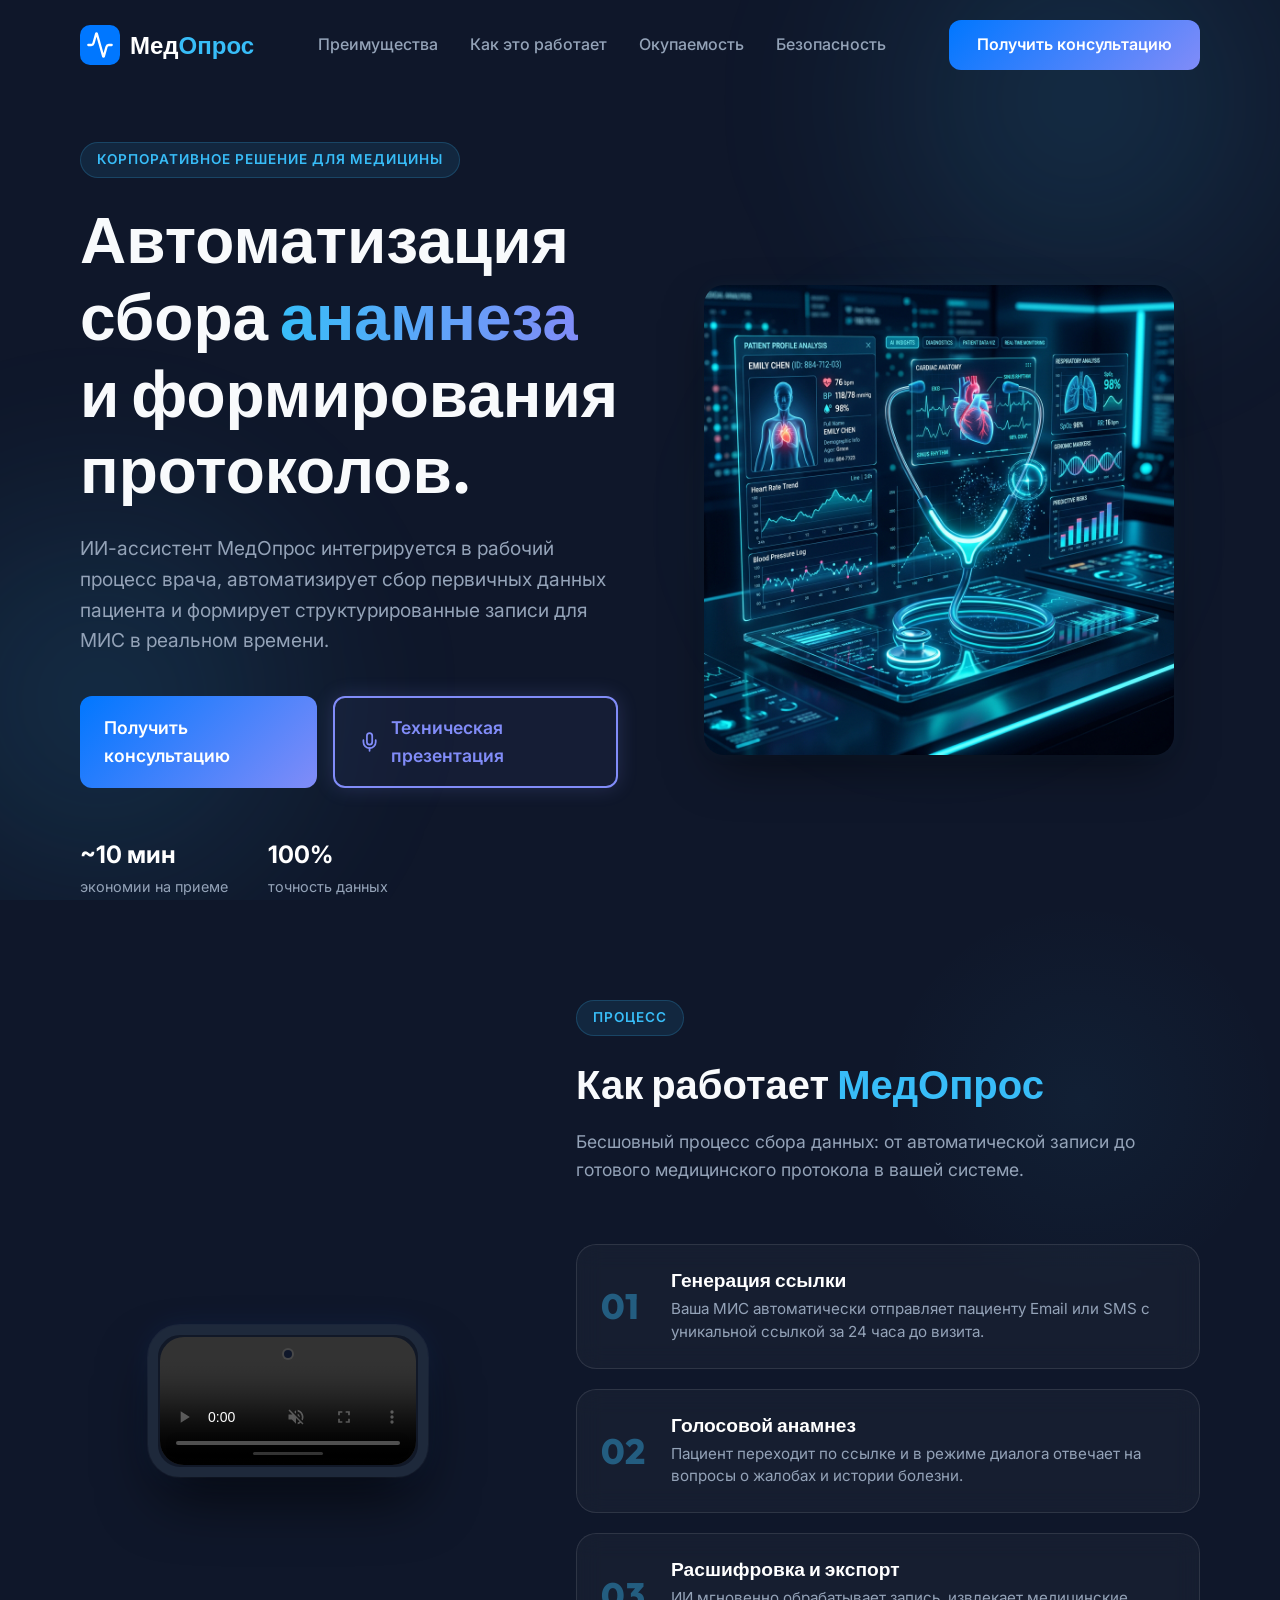
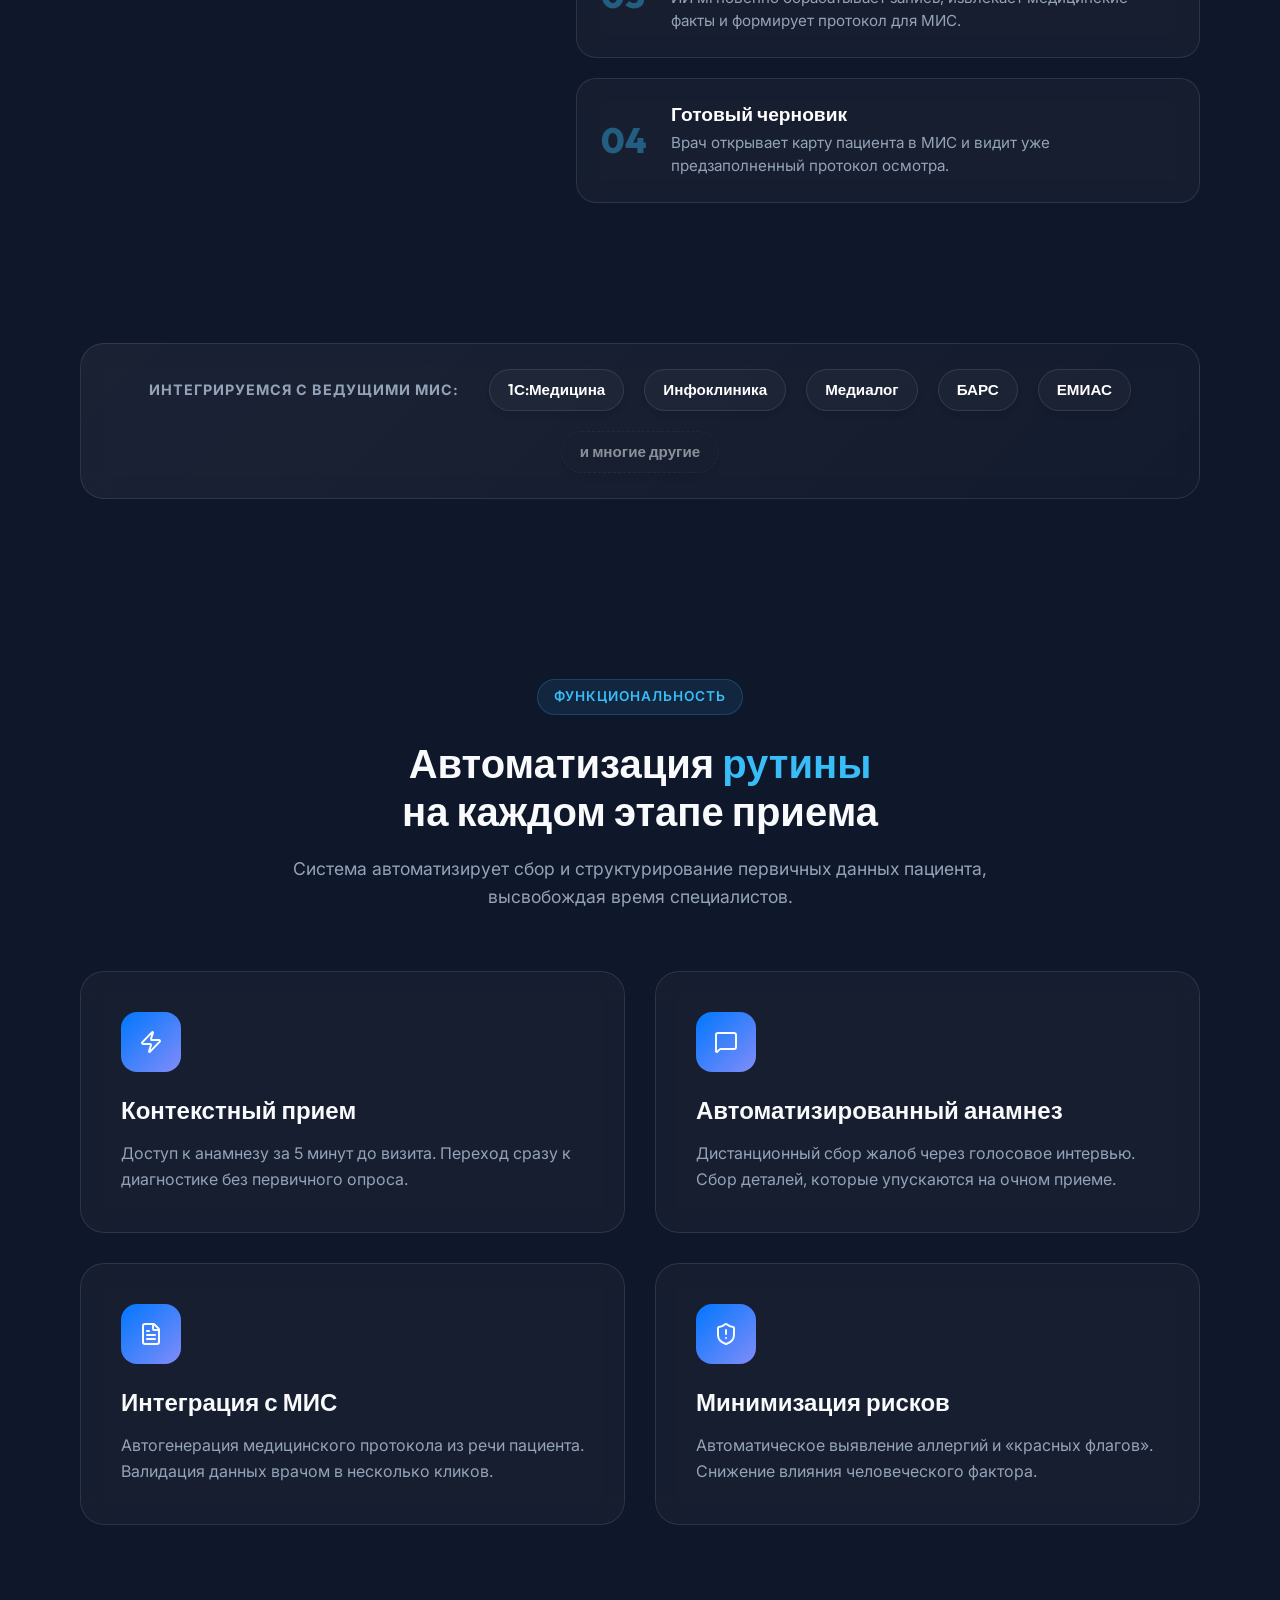
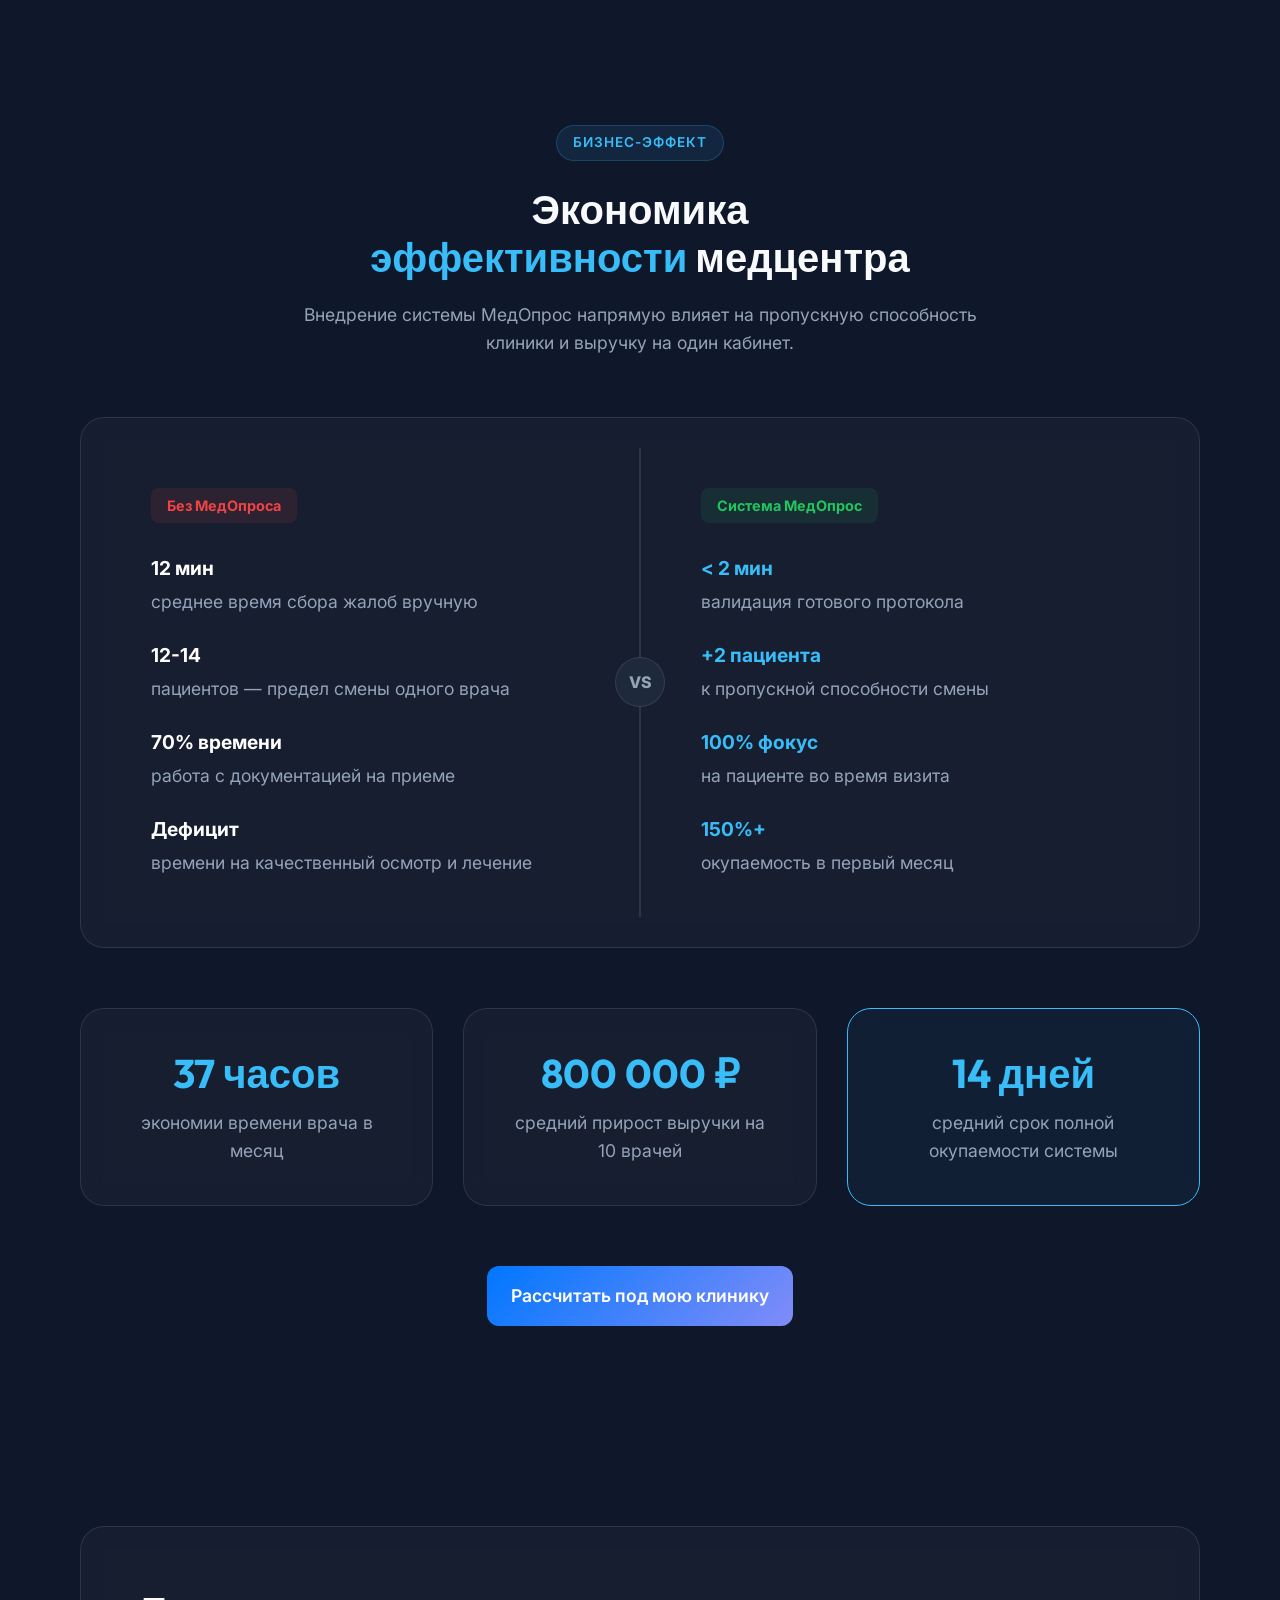
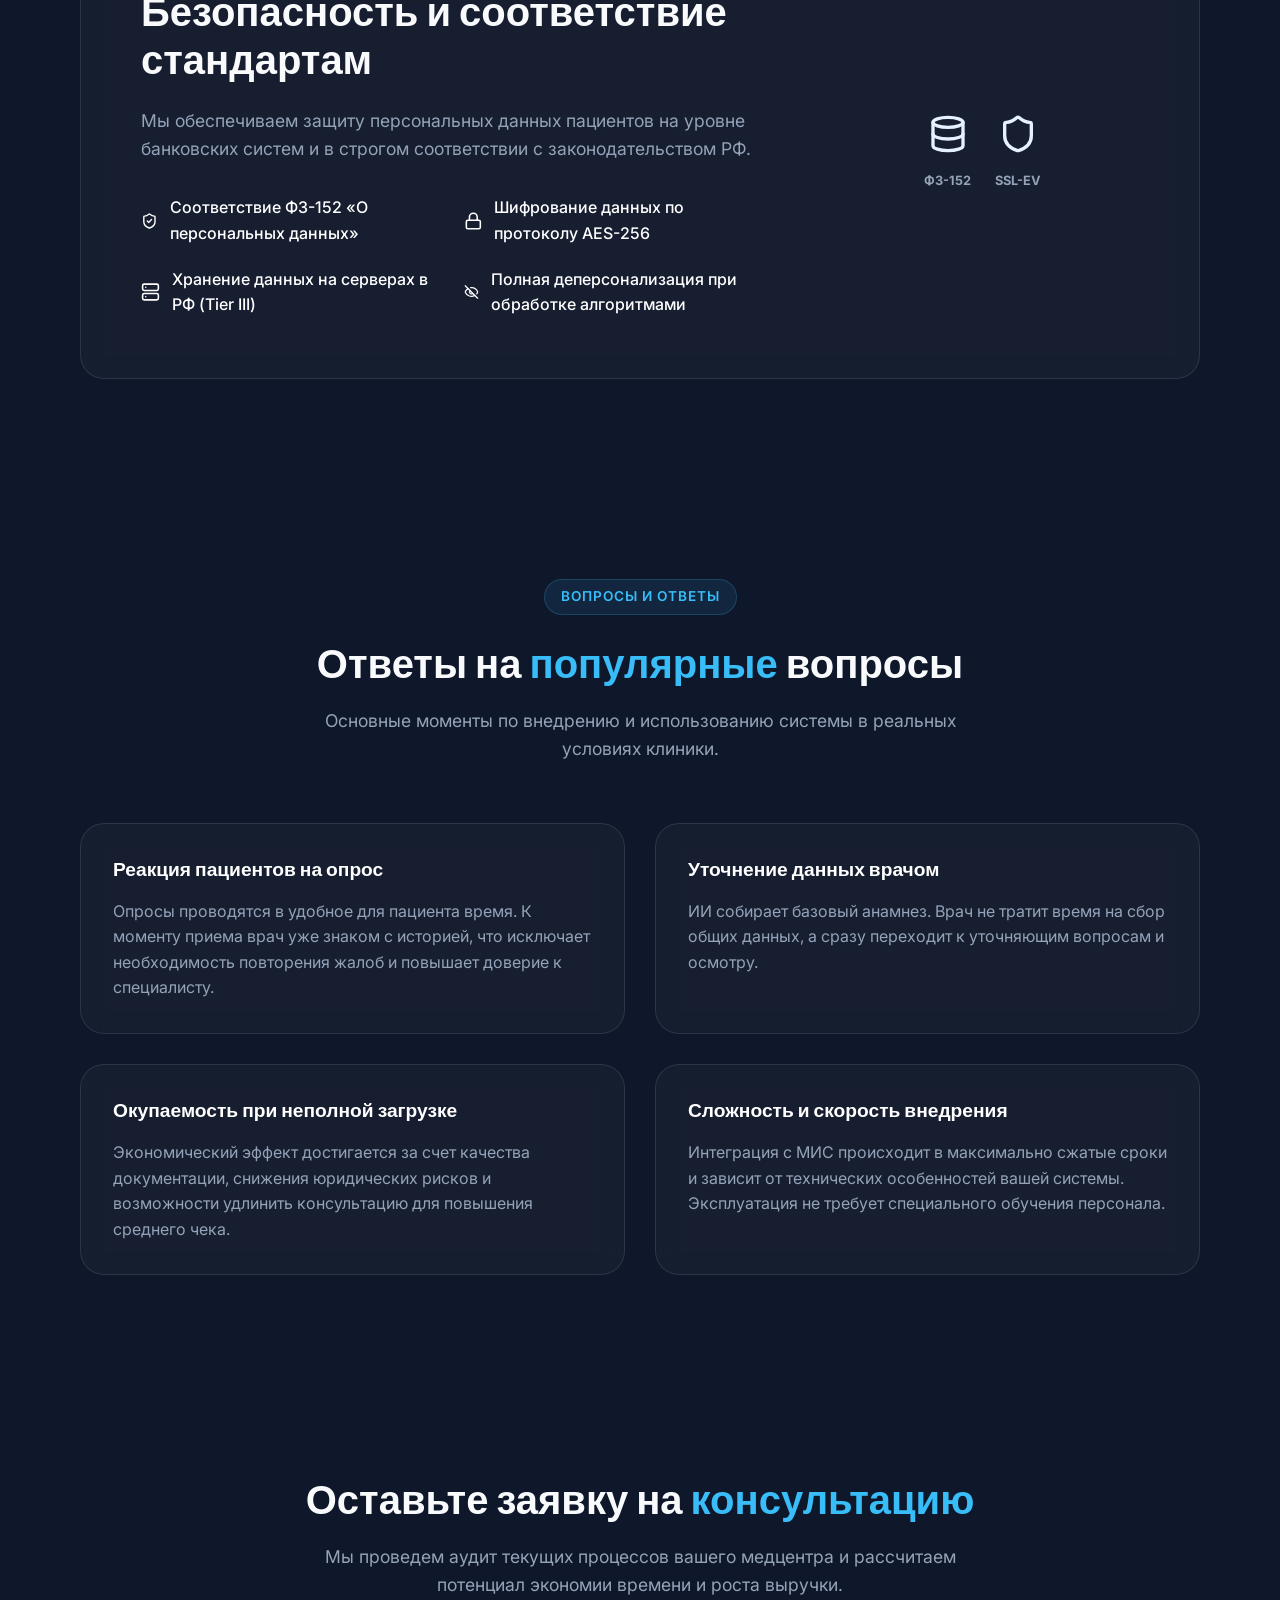
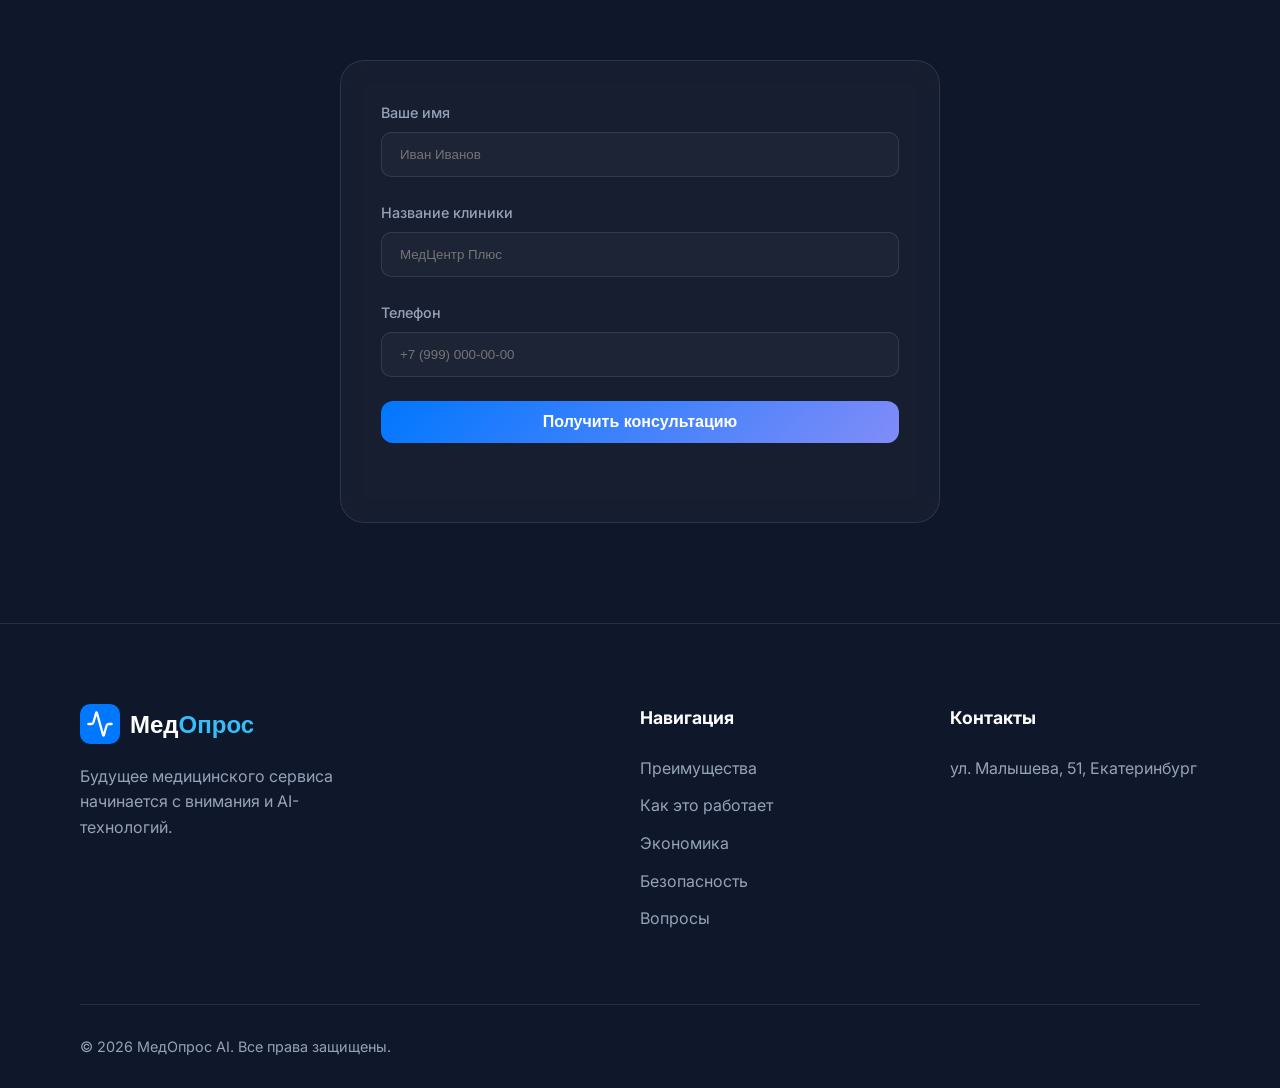
==== index.html @ 29159779 "Initial commit: Project structure and Git configuration" ====
<!DOCTYPE html>
<html lang="ru">

<head>
    <meta charset="UTF-8">
    <meta name="viewport" content="width=device-width, initial-scale=1.0">
    <title>МедОпрос — Автоматизация сбора анамнеза и формирования протоколов</title>
    <meta name="description"
        content="ИИ-ассистент МедОпрос интегрируется в рабочий процесс врача, автоматизирует сбор первичных данных пациента и формирует структурированные записи для МИС в реальном времени.">

    <!-- Fonts -->
    <link rel="preconnect" href="https://fonts.googleapis.com">
    <link rel="preconnect" href="https://fonts.gstatic.com" crossorigin>
    <link
        href="https://fonts.googleapis.com/css2?family=Inter:wght@300;400;500;600;700;800&family=Outfit:wght@400;600;700&display=swap"
        rel="stylesheet">

    <!-- Icons -->
    <script src="assets/js/lucide.min.js"></script>
    <link rel="icon" type="image/svg+xml" href="/assets/images/favicon.svg">

    <link rel="stylesheet" href="/assets/css/style.css">
</head>

<body>
    <header class="header">
        <nav class="nav container">
            <a href="#" class="logo">
                <span class="logo-icon">
                    <i data-lucide="activity"></i>
                </span>
                <span class="logo-text">Мед<span>Опрос</span></span>
            </a>
            <ul class="nav-links">
                <li><a href="#features">Преимущества</a></li>
                <li><a href="#how-it-works">Как это работает</a></li>
                <li><a href="#roi">Окупаемость</a></li>
                <li><a href="#security">Безопасность</a></li>
            </ul>
            <a href="#contact" class="btn btn-primary nav-cta">Получить консультацию</a>
            <button class="mobile-menu-btn">
                <i data-lucide="menu"></i>
            </button>
        </nav>
    </header>

    <main>
        <!-- Hero Section -->
        <section class="hero">
            <div class="hero-bg">
                <div class="blob blob-1"></div>
                <div class="blob blob-2"></div>
            </div>
            <div class="container hero-content">
                <div class="hero-text-area">
                    <span class="badge">Корпоративное решение для медицины</span>
                    <h1>Автоматизация сбора <span>анамнеза</span> и&nbsp;формирования протоколов.</h1>
                    <p>ИИ-ассистент МедОпрос интегрируется в рабочий процесс врача, автоматизирует сбор первичных данных
                        пациента и формирует структурированные записи для МИС в реальном времени.</p>
                    <div class="hero-actions">
                        <a href="#contact" class="btn btn-primary btn-lg">Получить консультацию</a>
                        <a href="/app/" class="btn btn-demo btn-lg" target="_blank">
                            <i data-lucide="mic" style="margin-right: 10px;"></i>
                            Техническая презентация
                        </a>
                    </div>
                    <div class="hero-stats">
                        <div class="stat-item">
                            <span class="stat-value">~10 мин</span>
                            <span class="stat-label">экономии на приеме</span>
                        </div>
                        <div class="stat-item">
                            <span class="stat-value">100%</span>
                            <span class="stat-label">точность данных</span>
                        </div>
                    </div>
                </div>
                <div class="hero-image-area">
                    <div class="hero-visual">
                        <img src="assets/images/hero_visual_main.png" alt="Medical AI Visual" class="hero-main-img">
                        <div class="visual-glow"></div>
                    </div>
                </div>
            </div>
        </section>

        <!-- New Demo & Algorithm Section -->
        <section id="how-it-works" class="demo-section section">
            <div class="container">
                <div class="demo-grid">
                    <div class="demo-video-area">
                        <div class="phone-mockup glass">
                            <video id="hero-demo-video" class="product-screenshot" autoplay muted loop playsinline
                                controls preload="auto">
                                <source src="/assets/video/promo.mp4" type="video/mp4">
                                Ваш браузер не поддерживает видео.
                            </video>
                        </div>
                    </div>

                    <div class="demo-content-area">
                        <div class="section-header align-left">
                            <span class="badge">Процесс</span>
                            <h2>Как работает <span>МедОпрос</span></h2>
                            <p>Бесшовный процесс сбора данных: от автоматической записи до готового медицинского
                                протокола в вашей системе.</p>
                        </div>

                        <div class="algo-steps">
                            <div class="algo-card glass">
                                <div class="algo-num">01</div>
                                <div class="algo-info">
                                    <h4>Генерация ссылки</h4>
                                    <p>Ваша МИС автоматически отправляет пациенту Email или SMS с уникальной ссылкой за
                                        24 часа до визита.</p>
                                </div>
                            </div>
                            <div class="algo-card glass">
                                <div class="algo-num">02</div>
                                <div class="algo-info">
                                    <h4>Голосовой анамнез</h4>
                                    <p>Пациент переходит по ссылке и в режиме диалога отвечает на вопросы о жалобах и
                                        истории болезни.</p>
                                </div>
                            </div>
                            <div class="algo-card glass">
                                <div class="algo-num">03</div>
                                <div class="algo-info">
                                    <h4>Расшифровка и экспорт</h4>
                                    <p>ИИ мгновенно обрабатывает запись, извлекает медицинские факты и формирует
                                        протокол для МИС.</p>
                                </div>
                            </div>
                            <div class="algo-card glass">
                                <div class="algo-num">04</div>
                                <div class="algo-info">
                                    <h4>Готовый черновик</h4>
                                    <p>Врач открывает карту пациента в МИС и видит уже предзаполненный протокол осмотра.
                                    </p>
                                </div>
                            </div>
                        </div>
                    </div>
                </div>
            </div>
        </section>

        <!-- Integrations Grid -->
        <section class="integrations-section">
            <div class="container">
                <div class="integrations-glass glass">
                    <span class="integrations-label">Интегрируемся с ведущими МИС:</span>
                    <div class="mis-logo">1С:Медицина</div>
                    <div class="mis-logo">Инфоклиника</div>
                    <div class="mis-logo">Медиалог</div>
                    <div class="mis-logo">БАРС</div>
                    <div class="mis-logo">ЕМИАС</div>
                    <div class="mis-logo others">и&nbsp;многие другие</div>
                </div>
            </div>
        </section>

        <!-- Killer Features Section -->
        <section id="features" class="features section">
            <div class="container">
                <div class="section-header">
                    <span class="badge">Функциональность</span>
                    <h2>Автоматизация <span>рутины</span> на каждом этапе приема</h2>
                    <p>Система автоматизирует сбор и структурирование первичных данных пациента, высвобождая время
                        специалистов.</p>
                </div>
                <div class="feature-grid">
                    <div class="feature-card glass">
                        <div class="icon-box"><i data-lucide="zap"></i></div>
                        <h3>Контекстный прием</h3>
                        <p>Доступ к анамнезу за 5 минут до визита. Переход сразу к диагностике без первичного опроса.
                        </p>
                    </div>
                    <div class="feature-card glass">
                        <div class="icon-box"><i data-lucide="message-square"></i></div>
                        <h3>Автоматизированный анамнез</h3>
                        <p>Дистанционный сбор жалоб через голосовое интервью. Сбор деталей, которые упускаются на очном
                            приеме.</p>
                    </div>
                    <div class="feature-card glass">
                        <div class="icon-box"><i data-lucide="file-text"></i></div>
                        <h3>Интеграция с МИС</h3>
                        <p>Автогенерация медицинского протокола из речи пациента. Валидация данных врачом в несколько
                            кликов.</p>
                    </div>
                    <div class="feature-card glass">
                        <div class="icon-box"><i data-lucide="shield-alert"></i></div>
                        <h3>Минимизация рисков</h3>
                        <p>Автоматическое выявление аллергий и «красных флагов». Снижение влияния человеческого фактора.
                        </p>
                    </div>
                </div>
            </div>
        </section>

        <!-- Economics Section -->
        <section id="roi" class="roi-section section">
            <div class="container">
                <div class="section-header">
                    <span class="badge">Бизнес-эффект</span>
                    <h2>Экономика <span>эффективности</span> медцентра</h2>
                    <p>Внедрение системы МедОпрос напрямую влияет на пропускную способность клиники и выручку на один
                        кабинет.</p>
                </div>

                <div class="economics-grid glass">
                    <div class="econ-column">
                        <div class="econ-tag tag-red">Без МедОпроса</div>
                        <ul class="econ-list">
                            <li><span>12 мин</span> среднее время сбора жалоб вручную</li>
                            <li><span>12-14</span> пациентов — предел смены одного врача</li>
                            <li><span>70% времени</span> работа с документацией на приеме</li>
                            <li><span>Дефицит</span> времени на качественный осмотр и лечение</li>
                        </ul>
                    </div>

                    <div class="econ-divider">
                        <div class="vs-circle">VS</div>
                    </div>

                    <div class="econ-column">
                        <div class="econ-tag tag-green">Система МедОпрос</div>
                        <ul class="econ-list highlight">
                            <li><span>
                                    < 2 мин</span> валидация готового протокола</li>
                            <li><span>+2 пациента</span> к пропускной способности смены</li>
                            <li><span>100% фокус</span> на пациенте во время визита</li>
                            <li><span>150%+</span> окупаемость в первый месяц</li>
                        </ul>
                    </div>
                </div>

                <div class="roi-summary-cards">
                    <div class="roi-summary-card glass">
                        <h4>37 часов</h4>
                        <p>экономии времени врача в месяц</p>
                    </div>
                    <div class="roi-summary-card glass">
                        <h4>800 000 ₽</h4>
                        <p>средний прирост выручки на 10 врачей</p>
                    </div>
                    <div class="roi-summary-card glass highlight-border">
                        <h4>14 дней</h4>
                        <p>средний срок полной окупаемости системы</p>
                    </div>
                </div>

                <div class="roi-cta">
                    <a href="#contact" class="btn btn-primary btn-lg">Рассчитать под мою клинику</a>
                </div>
            </div>
        </section>

        <!-- Security Section -->
        <section id="security" class="security section">
            <div class="container">
                <div class="security-grid glass">
                    <div class="security-content">
                        <h2>Безопасность и соответствие <span>стандартам</span></h2>
                        <p>Мы обеспечиваем защиту персональных данных пациентов на уровне банковских систем и в строгом
                            соответствии с законодательством РФ.</p>
                        <ul class="security-list">
                            <li><i data-lucide="shield-check"></i> Соответствие ФЗ-152 «О персональных данных»</li>
                            <li><i data-lucide="lock"></i> Шифрование данных по протоколу AES-256</li>
                            <li><i data-lucide="server"></i> Хранение данных на серверах в РФ (Tier III)</li>
                            <li><i data-lucide="eye-off"></i> Полная деперсонализация при обработке алгоритмами</li>
                        </ul>
                    </div>
                    <div class="security-badges">
                        <div class="badge-item">
                            <i data-lucide="database"></i>
                            <span>ФЗ-152</span>
                        </div>
                        <div class="badge-item">
                            <i data-lucide="shield"></i>
                            <span>SSL-EV</span>
                        </div>
                    </div>
                </div>
            </div>
        </section>

        <!-- FAQ Section -->
        <section id="faq" class="faq section">
            <div class="container">
                <div class="section-header">
                    <span class="badge">Вопросы и ответы</span>
                    <h2>Ответы на <span>популярные</span> вопросы</h2>
                    <p>Основные моменты по внедрению и использованию системы в реальных условиях клиники.</p>
                </div>

                <div class="faq-grid">
                    <div class="faq-item glass">
                        <h4>Реакция пациентов на опрос</h4>
                        <p>Опросы проводятся в удобное для пациента время. К моменту приема врач уже знаком с историей,
                            что исключает необходимость повторения жалоб и повышает доверие к специалисту.</p>
                    </div>
                    <div class="faq-item glass">
                        <h4>Уточнение данных врачом</h4>
                        <p>ИИ собирает базовый анамнез. Врач не тратит время на сбор общих данных, а сразу переходит к
                            уточняющим вопросам и осмотру.</p>
                    </div>
                    <div class="faq-item glass">
                        <h4>Окупаемость при неполной загрузке</h4>
                        <p>Экономический эффект достигается за счет качества документации, снижения юридических рисков и
                            возможности удлинить консультацию для повышения среднего чека.</p>
                    </div>
                    <div class="faq-item glass">
                        <h4>Сложность и скорость внедрения</h4>
                        <p>Интеграция с МИС происходит в максимально сжатые сроки и зависит от технических особенностей вашей системы. Эксплуатация не требует специального обучения персонала.</p>
                    </div>
                </div>
            </div>
        </section>

        <!-- Contact Section -->
        <section id="contact" class="contact section">
            <div class="container">
                <div class="section-header">
                    <h2>Оставьте заявку на <span>консультацию</span></h2>
                    <p>Мы проведем аудит текущих процессов вашего медцентра и рассчитаем потенциал экономии времени и
                        роста выручки.</p>
                </div>
                <div class="contact-grid">
                    <form id="contact-form" class="contact-form glass">
                        <div class="form-group">
                            <label>Ваше имя</label>
                            <input type="text" name="name" placeholder="Иван Иванов" required>
                        </div>
                        <div class="form-group">
                            <label>Название клиники</label>
                            <input type="text" name="clinic" placeholder="МедЦентр Плюс" required>
                        </div>
                        <div class="form-group">
                            <label>Телефон</label>
                            <input type="tel" name="phone" placeholder="+7 (999) 000-00-00" required>
                        </div>
                        <button type="submit" class="btn btn-primary btn-block">Получить консультацию</button>
                        <div id="form-status" class="form-status"></div>
                    </form>
                </div>
            </div>
        </section>
    </main>

    <footer class="footer">
        <div class="container">
            <div class="footer-grid">
                <div class="footer-col">
                    <a href="#" class="logo">
                        <span class="logo-icon"><i data-lucide="activity"></i></span>
                        <span class="logo-text">Мед<span>Опрос</span></span>
                    </a>
                    <p class="footer-desc">Будущее медицинского сервиса начинается с внимания и AI-технологий.</p>
                </div>
                <div class="footer-col">
                    <h6>Навигация</h6>
                    <ul class="footer-list">
                        <li><a href="#features">Преимущества</a></li>
                        <li><a href="#how-it-works">Как это работает</a></li>
                        <li><a href="#roi">Экономика</a></li>
                        <li><a href="#security">Безопасность</a></li>
                        <li><a href="#faq">Вопросы</a></li>
                    </ul>
                </div>
                <div class="footer-col">
                    <h6>Контакты</h6>
                    <ul class="footer-list">
                        <li>ул. Малышева, 51, Екатеринбург</li>
                    </ul>
                </div>
            </div>
            <div class="footer-bottom">
                <p>&copy; 2026 МедОпрос AI. Все права защищены.</p>

            </div>
        </div>
    </footer>
    <!-- Mobile Nav Overlay -->
    <div class="mobile-nav-overlay">
        <div class="mobile-nav-content glass">
            <button class="close-menu"><i data-lucide="x"></i></button>
            <ul class="mobile-nav-links">
                <li><a href="#features">Преимущества</a></li>
                <li><a href="#how-it-works">Как работает</a></li>
                <li><a href="#roi">Экономика</a></li>
                <li><a href="#security">Безопасность</a></li>
                <li><a href="#faq">Вопросы</a></li>
            </ul>
            <a href="#contact" class="btn btn-primary">Получить консультацию</a>
        </div>
    </div>

    <script src="assets/js/main.js"></script>
</body>

</html>
---- assets/css/style.css ----
/* Icons Fix for Mobile */
i[data-lucide],
.lucide {
    width: 24px !important;
    height: 24px !important;
    display: inline-block;
    stroke-width: 2;
}

.logo-icon i[data-lucide],
.logo-icon .lucide {
    width: 28px !important;
    height: 28px !important;
}

.feature-icon i[data-lucide],
.feature-icon .lucide {
    width: 32px !important;
    height: 32px !important;
    color: var(--primary-light);
}

.badge-item i[data-lucide],
.badge-item .lucide {
    width: 40px !important;
    height: 40px !important;
    color: var(--primary-light);
    margin-bottom: 5px;
}

:root {
    /* Color Palette - Premium Medical/AI Theme */
    --primary-h: 212;
    --primary-s: 100%;
    --primary-l: 50%;
    --primary: hsl(var(--primary-h), var(--primary-s), var(--primary-l));
    --primary-dark: hsl(var(--primary-h), var(--primary-s), 40%);
    --primary-light: hsl(var(--primary-h), var(--primary-s), 95%);

    --secondary: #818CF8;
    --accent: #38BDF8;

    --background: #0F172A;
    /* Deep Slate */
    --surface: #1E293B;
    --text: #F8FAFC;
    --text-muted: #94A3B8;

    --glass: rgba(255, 255, 255, 0.03);
    --glass-border: rgba(255, 255, 255, 0.1);

    --container-width: 1200px;
    --section-padding: 100px 0;

    --transition-fast: 0.2s ease;
    --transition-base: 0.4s cubic-bezier(0.4, 0, 0.2, 1);
}

* {
    margin: 0;
    padding: 0;
    box-sizing: border-box;
}

html {
    scroll-behavior: smooth;
}

body {
    background-color: var(--background);
    color: var(--text);
    font-family: 'Inter', sans-serif;
    line-height: 1.6;
    overflow-x: hidden;
}

h1,
h2,
h3,
h4 {
    font-family: 'Outfit', sans-serif;
    font-weight: 700;
    line-height: 1.2;
}

span.badge {
    display: inline-block;
    padding: 6px 16px;
    background: rgba(56, 189, 248, 0.1);
    border: 1px solid rgba(56, 189, 248, 0.2);
    color: var(--accent);
    border-radius: 100px;
    font-size: 0.85rem;
    font-weight: 600;
    margin-bottom: 24px;
    text-transform: uppercase;
    letter-spacing: 1px;
}

.container {
    max-width: var(--container-width);
    margin: 0 auto;
    padding: 0 40px;
}

.section {
    padding: var(--section-padding);
}

.text-center {
    text-align: center;
}

/* Glassmorphism Utility */
.glass {
    background: var(--glass);
    backdrop-filter: blur(12px);
    border: 1px solid var(--glass-border);
    border-radius: 24px;
}

/* Buttons */
.btn {
    display: inline-flex;
    align-items: center;
    justify-content: center;
    padding: 12px 28px;
    border-radius: 12px;
    font-weight: 600;
    text-decoration: none;
    transition: var(--transition-base);
    cursor: pointer;
    font-size: 1rem;
    border: none;
}

.btn:active {
    transform: translateY(0) scale(0.98);
}

.btn-primary {
    background: linear-gradient(135deg, var(--primary), var(--secondary));
    color: white;
    box-shadow: 0 10px 20px -5px rgba(var(--primary-h), 100%, 50%, 0.4);
}

.btn-primary:hover {
    transform: translateY(-2px);
    box-shadow: 0 15px 30px -5px rgba(var(--primary-h), 100%, 50%, 0.5);
}

.btn-outline {
    background: transparent;
    border: 2px solid var(--glass-border);
    color: white;
}

.btn-outline:hover {
    background: var(--glass-border);
}

.btn-demo {
    background: rgba(129, 140, 248, 0.05);
    border: 2px solid var(--secondary);
    color: var(--secondary);
    box-shadow: 0 0 20px rgba(129, 140, 248, 0.2);
}

.btn-demo:hover {
    background: rgba(129, 140, 248, 0.15);
    box-shadow: 0 0 30px rgba(129, 140, 248, 0.4);
    transform: translateY(-2px);
    color: white;
}



.btn-lg {
    padding: 16px 24px;
    font-size: 1.1rem;
}

.btn-block {
    width: 100%;
}

/* Header & Nav */
.header {
    position: fixed;
    top: 0;
    left: 0;
    width: 100%;
    z-index: 1000;
    padding: 20px 0;
    transition: var(--transition-fast);
}

.header.scrolled {
    background: rgba(15, 23, 42, 0.8);
    backdrop-filter: blur(8px);
    padding: 12px 0;
    border-bottom: 1px solid var(--glass-border);
}

.nav-cta {
    opacity: 0;
    transform: translateY(-10px);
    pointer-events: none;
    transition: all 0.3s ease;
}

.header.scrolled .nav-cta {
    opacity: 1;
    transform: translateY(0);
    pointer-events: auto;
}

.nav {
    display: flex;
    align-items: center;
    justify-content: space-between;
}

.logo {
    display: flex;
    align-items: center;
    gap: 10px;
    text-decoration: none;
    color: white;
    font-family: 'Outfit', sans-serif;
    font-size: 1.5rem;
    font-weight: 700;
}

.logo-icon {
    width: 40px;
    height: 40px;
    background: var(--primary);
    border-radius: 10px;
    display: flex;
    align-items: center;
    justify-content: center;
}

.logo-text span {
    color: var(--accent);
}

.nav-links {
    display: flex;
    gap: 32px;
    list-style: none;
}

.nav-links a {
    text-decoration: none;
    color: var(--text-muted);
    font-weight: 500;
    transition: var(--transition-fast);
}

.nav-links a:hover {
    color: white;
}

.nav-app-link {
    display: flex;
    align-items: center;
    gap: 8px;
    color: var(--accent) !important;
    font-weight: 600;
    padding: 8px 16px;
    border-radius: 12px;
    background: rgba(56, 189, 248, 0.05);
    border: 1px solid rgba(56, 189, 248, 0.2);
    transition: var(--transition-base);
    text-decoration: none;
    font-size: 0.95rem;
}

.nav-app-link:hover {
    background: rgba(56, 189, 248, 0.15);
    transform: translateY(-2px);
    box-shadow: 0 5px 15px rgba(56, 189, 248, 0.2);
}

.nav-app-link i {
    width: 16px !important;
    height: 16px !important;
}

.mobile-app-link {
    display: flex;
    align-items: center;
    justify-content: center;
    gap: 10px;
    color: var(--accent) !important;
    font-weight: 700 !important;
    background: rgba(56, 189, 248, 0.1);
    padding: 16px;
    border-radius: 16px;
    width: 100%;
    text-decoration: none;
    margin-top: 10px;
}

.mobile-menu-btn {
    display: none;
    background: none;
    border: none;
    color: white;
    cursor: pointer;
}

/* Hero Section */
.hero {
    min-height: 100vh;
    display: flex;
    align-items: center;
    position: relative;
    padding-top: 140px;
    overflow: hidden;
}

.hero-bg {
    position: absolute;
    top: 0;
    left: 0;
    width: 100%;
    height: 100%;
    z-index: -1;
}

.blob {
    position: absolute;
    width: 600px;
    height: 600px;
    background: radial-gradient(circle, rgba(56, 189, 248, 0.15) 0%, rgba(15, 23, 42, 0) 70%);
    border-radius: 50%;
    filter: blur(60px);
}

.blob-1 {
    top: -200px;
    right: -100px;
    animation: float 20s infinite alternate;
}

.blob-2 {
    bottom: -100px;
    left: -200px;
    animation: float 25s infinite alternate-reverse;
}

.hero-content {
    display: grid;
    grid-template-columns: 1fr 1fr;
    gap: 60px;
    align-items: center;
}

.hero-text-area h1 {
    font-size: clamp(2.5rem, 5vw, 4rem);
    margin-bottom: 24px;
    text-wrap: balance;
}

.hero-text-area h1 span {
    background: linear-gradient(to right, var(--accent), var(--secondary));
    -webkit-background-clip: text;
    background-clip: text;
    -webkit-text-fill-color: transparent;
}

.hero-text-area p {
    font-size: 1.2rem;
    color: var(--text-muted);
    margin-bottom: 40px;
    max-width: 540px;
}

.hero-actions {
    display: flex;
    gap: 16px;
    margin-bottom: 48px;
}

.hero-stats {
    display: flex;
    gap: 40px;
}

.stat-item {
    display: flex;
    flex-direction: column;
}

.stat-value {
    font-size: 1.5rem;
    font-weight: 700;
    color: white;
}

.stat-label {
    font-size: 0.9rem;
    color: var(--text-muted);
}

/* Mockups */
.tablet-mockup {
    width: 100%;
    max-width: 100%;
    /* Horizontal orientation */
    margin: 0 auto;
    background: #334155;
    /* Lighter slate for contrast */
    border: 12px solid #1e293b;
    border-radius: 36px;
    position: relative;
    padding: 2px;
    box-shadow:
        0 30px 60px -12px rgba(0, 0, 0, 0.7),
        0 0 0 1px rgba(255, 255, 255, 0.1),
        0 0 30px rgba(59, 130, 246, 0.2);
    overflow: hidden;
    line-height: 0;
}

.tablet-mockup::before {
    content: '';
    position: absolute;
    top: 5px;
    left: 50%;
    transform: translateX(-50%);
    width: 40px;
    height: 4px;
    background: #0f172a;
    border-radius: 10px;
    z-index: 10;
}

.phone-mockup::before {
    content: '';
    position: absolute;
    top: 15px;
    left: 50%;
    transform: translateX(-50%);
    width: 8px;
    height: 8px;
    background: #0f172a;
    border-radius: 50%; /* Punch-hole camera for Android */
    z-index: 10;
    box-shadow: 0 0 0 2px rgba(255, 255, 255, 0.1);
}

.phone-mockup {
    width: 280px;
    margin: 0 auto;
    background: #111827; /* Darker, more Android-like */
    border: 10px solid #1e293b;
    border-radius: 32px; /* Slightly less rounded for Android */
    position: relative;
    padding: 2px;
    box-shadow:
        0 30px 60px -12px rgba(0, 0, 0, 0.7),
        0 0 0 1px rgba(255, 255, 255, 0.05),
        0 0 30px rgba(59, 130, 246, 0.1);
    overflow: hidden;
    line-height: 0;
}

.phone-mockup::after {
    content: '';
    position: absolute;
    bottom: 12px;
    left: 50%;
    transform: translateX(-50%);
    width: 70px;
    height: 3px;
    background: rgba(255, 255, 255, 0.2); /* Slimmer, subtle gesture pill */
    border-radius: 10px;
    z-index: 10;
}

.product-screenshot {
    width: 100%;
    height: auto;
    border-radius: 24px;
    /* Matches tablet corners */
    display: block;
    transition: var(--transition-base);
    object-fit: cover;
}

.tablet-mockup:hover .product-screenshot,
.phone-mockup:hover .product-screenshot {
    transform: scale(1.03);
}

.browser-mockup:hover .product-screenshot {
    transform: scale(1.02);
}

/* Section Headers */
.section-header {
    text-align: center;
    max-width: 700px;
    margin: 0 auto 60px;
}

.section-header h2 {
    font-size: 2.5rem;
    margin-bottom: 20px;
    text-wrap: balance;
}

.section-header h2 span {
    color: var(--accent);
}

.section-header p {
    color: var(--text-muted);
    font-size: 1.1rem;
}

.section-header.align-left {
    text-align: left;
    margin-left: 0;
}

/* Feature Grid */
.feature-grid {
    display: grid;
    grid-template-columns: repeat(2, 1fr);
    gap: 30px;
}

.feature-card {
    padding: 40px;
    transition: var(--transition-base);
    position: relative;
    overflow: hidden;
}

.feature-card::before {
    content: '';
    position: absolute;
    top: 0;
    left: 0;
    width: 100%;
    height: 100%;
    background: linear-gradient(135deg, var(--primary), transparent);
    opacity: 0;
    transition: var(--transition-base);
    z-index: -1;
}

.feature-card:hover::before {
    opacity: 0.1;
}

.feature-card:hover {
    transform: translateY(-10px);
    border-color: var(--accent);
    box-shadow: 0 20px 40px -10px rgba(0, 0, 0, 0.3);
}

.icon-box {
    width: 60px;
    height: 60px;
    background: linear-gradient(135deg, var(--primary), var(--secondary));
    border-radius: 16px;
    display: flex;
    align-items: center;
    justify-content: center;
    margin-bottom: 24px;
}

.feature-card h3 {
    font-size: 1.5rem;
    margin-bottom: 16px;
}

.feature-card p {
    color: var(--text-muted);
}

/* Demo Section Styles */
.demo-video-container {
    position: relative;
    max-width: 900px;
    margin: 0 auto;
    overflow: hidden;
    cursor: pointer;
    line-height: 0;
}

.demo-img {
    width: 100%;
    height: auto;
    transition: var(--transition-base);
}

.demo-video-container:hover .demo-img {
    transform: scale(1.02);
}

.play-overlay {
    position: absolute;
    top: 0;
    left: 0;
    width: 100%;
    height: 100%;
    display: flex;
    align-items: center;
    justify-content: center;
    background: rgba(15, 23, 42, 0.2);
    transition: var(--transition-base);
}

.demo-video-container:hover .play-overlay {
    background: rgba(15, 23, 42, 0.4);
}

.play-button {
    width: 80px;
    height: 80px;
    background: var(--primary);
    border-radius: 50%;
    display: flex;
    align-items: center;
    justify-content: center;
    color: white;
    box-shadow: 0 0 0 0 rgba(37, 99, 235, 0.5);
    animation: pulse-blue 2s infinite;
    transition: var(--transition-base);
}

.play-button i {
    width: 32px;
    height: 32px;
    margin-left: 4px;
}

.demo-video-container:hover .play-button {
    transform: scale(1.1);
    background: var(--secondary);
}

@keyframes pulse-blue {
    0% {
        box-shadow: 0 0 0 0 rgba(37, 99, 235, 0.7);
    }

    70% {
        box-shadow: 0 0 0 20px rgba(37, 99, 235, 0);
    }

    100% {
        box-shadow: 0 0 0 0 rgba(37, 99, 235, 0);
    }
}



/* Economics Section Detailed */
.economics-grid {
    display: flex;
    padding: 30px;
    gap: 20px;
    align-items: stretch;
    margin-bottom: 50px;
    position: relative;
}

.econ-column {
    flex: 1;
    padding: 40px;
}

.econ-tag {
    display: inline-block;
    padding: 6px 16px;
    border-radius: 8px;
    font-weight: 700;
    font-size: 0.9rem;
    margin-bottom: 30px;
}

.tag-red {
    background: rgba(239, 68, 68, 0.1);
    color: #EF4444;
}

.tag-green {
    background: rgba(34, 197, 94, 0.1);
    color: #22C55E;
}

.econ-list {
    list-style: none;
    display: flex;
    flex-direction: column;
    gap: 24px;
}

.econ-list li {
    font-size: 1.1rem;
    color: var(--text-muted);
}

.econ-list li span {
    display: block;
    color: white;
    font-weight: 700;
    font-size: 1.2rem;
    margin-bottom: 4px;
}

.econ-list.highlight li span {
    color: var(--accent);
}

.econ-divider {
    display: flex;
    align-items: center;
    position: relative;
    width: 2px;
    background: var(--glass-border);
}

.vs-circle {
    position: absolute;
    left: 50%;
    top: 50%;
    transform: translate(-50%, -50%);
    width: 50px;
    height: 50px;
    background: var(--surface);
    border: 1px solid var(--glass-border);
    border-radius: 50%;
    display: flex;
    align-items: center;
    justify-content: center;
    font-weight: 800;
    color: var(--text-muted);
    z-index: 2;
}

.roi-summary-cards {
    display: grid;
    grid-template-columns: repeat(3, 1fr);
    gap: 30px;
    margin-top: 60px;
}

.roi-summary-card {
    padding: 40px;
    text-align: center;
    transition: var(--transition-base);
}

.roi-summary-card h4 {
    font-size: 2.5rem;
    color: var(--accent);
    margin-bottom: 12px;
}

.roi-summary-card p {
    color: var(--text-muted);
    font-size: 1.1rem;
}

.roi-summary-card.highlight-border {
    border-color: var(--accent);
    background: rgba(56, 189, 248, 0.05);
}

.roi-cta {
    text-align: center;
    margin-top: 60px;
}

/* Security Section Styles */
.security-grid {
    display: grid;
    grid-template-columns: 2fr 1fr;
    gap: 60px;
    padding: 60px;
    align-items: center;
}

.security-content h2 {
    font-size: 2.5rem;
    margin-bottom: 24px;
}

.security-content p {
    color: var(--text-muted);
    font-size: 1.1rem;
    margin-bottom: 32px;
}

.security-list {
    list-style: none;
    display: grid;
    grid-template-columns: 1fr 1fr;
    gap: 20px;
}

.security-list li {
    display: flex;
    align-items: center;
    gap: 12px;
    color: white;
    font-weight: 500;
}

.security-list i {
    color: var(--accent);
    width: 20px;
}

.security-badges {
    display: flex;
    gap: 24px;
    justify-content: center;
}

.badge-item {
    display: flex;
    flex-direction: column;
    align-items: center;
    gap: 12px;
    color: var(--text-muted);
    font-size: 0.8rem;
    font-weight: 700;
}

.badge-item i {
    width: 60px;
    height: 60px;
    background: rgba(255, 255, 255, 0.05);
    border: 1px solid var(--glass-border);
    border-radius: 50%;
    display: flex;
    align-items: center;
    justify-content: center;
    color: var(--accent);
}

/* FAQ Section */
.faq-grid {
    display: grid;
    grid-template-columns: repeat(2, 1fr);
    gap: 30px;
}

.faq-item {
    padding: 32px;
}

.faq-item h4 {
    font-size: 1.2rem;
    color: white;
    margin-bottom: 16px;
    line-height: 1.4;
    text-wrap: balance;
}

.faq-item p {
    color: var(--text-muted);
    font-size: 1rem;
    line-height: 1.6;
}

/* Contact Section */
.contact-grid {
    display: flex;
    justify-content: center;
    width: 100%;
}
.form-group {
    margin-bottom: 24px;
}

.form-group label {
    display: block;
    margin-bottom: 8px;
    font-size: 0.9rem;
    font-weight: 500;
    color: var(--text-muted);
}

.contact-form {
    padding: 40px;
    width: 100%;
    max-width: 600px;
}

.contact-form input {
    width: 100%;
    padding: 14px 18px;
    background: rgba(255, 255, 255, 0.03);
    border: 1px solid var(--glass-border);
    border-radius: 10px;
    color: white;
    outline: none;
    transition: var(--transition-fast);
}

.contact-form input:focus {
    border-color: var(--accent);
    background: rgba(255, 255, 255, 0.06);
}

.form-status {
    margin-top: 15px;
    padding: 12px;
    border-radius: 8px;
    font-size: 0.9rem;
    text-align: center;
    transition: opacity 0.5s ease;
}

.form-status.success {
    background: rgba(34, 197, 94, 0.1);
    color: #22C55E;
    border: 1px solid rgba(34, 197, 94, 0.2);
}

.form-status.error {
    background: rgba(239, 68, 68, 0.1);
    color: #EF4444;
    border: 1px solid rgba(239, 68, 68, 0.2);
}

/* Integrations */
.integrations {
    padding: 40px 0;
}

.integrations-inner {
    padding: 30px 40px;
    display: flex;
    align-items: center;
    justify-content: space-between;
}

.integrations-inner p {
    color: var(--text-muted);
    font-weight: 500;
}

.logos-row {
    display: flex;
    gap: 40px;
    opacity: 0.6;
}

.logo-item {
    font-weight: 800;
    font-family: 'Outfit', sans-serif;
    font-size: 1.1rem;
    color: white;
}

/* Footer Enhanced */
.footer {
    padding: 80px 0 30px;
    border-top: 1px solid var(--glass-border);
}

.footer-grid {
    display: grid;
    grid-template-columns: 2fr 1fr 1fr;
    gap: 60px;
    margin-bottom: 60px;
}

.footer-desc {
    margin-top: 20px;
    color: var(--text-muted);
    max-width: 300px;
}

.footer-col h6 {
    color: white;
    font-size: 1.1rem;
    margin-bottom: 24px;
}

.footer-list {
    list-style: none;
}

.footer-list li {
    margin-bottom: 12px;
    color: var(--text-muted);
}

.footer-list a {
    color: var(--text-muted);
    text-decoration: none;
    transition: var(--transition-fast);
}

.footer-list a:hover {
    color: var(--accent);
}

.footer-bottom {
    display: flex;
    justify-content: space-between;
    align-items: center;
    color: var(--text-muted);
    font-size: 0.9rem;
    padding-top: 30px;
    border-top: 1px solid var(--glass-border);
}

.footer-links {
    display: flex;
    gap: 24px;
}

.footer-links a {
    color: var(--text-muted);
    text-decoration: none;
}

/* Mobile Nav Overlay */
.mobile-nav-overlay {
    position: fixed;
    top: 0;
    left: 0;
    width: 100%;
    height: 100%;
    background: rgba(15, 23, 42, 0.95);
    backdrop-filter: blur(15px);
    z-index: 2000;
    display: none;
    flex-direction: column;
    justify-content: center;
    align-items: center;
}

.mobile-nav-overlay.active {
    display: flex;
    animation: fadeIn 0.3s ease;
}

.mobile-nav-content {
    width: 90%;
    max-width: 400px;
    padding: 60px 40px;
    text-align: center;
    position: relative;
    border-radius: 24px;
}

.close-menu {
    position: absolute;
    top: 20px;
    right: 20px;
    background: none;
    border: none;
    color: white;
    cursor: pointer;
}

.mobile-nav-links {
    list-style: none;
    margin-bottom: 40px;
}

.mobile-nav-links li {
    margin-bottom: 24px;
}

.mobile-nav-links a {
    font-size: 1.8rem;
    color: white;
    text-decoration: none;
    font-family: 'Outfit', sans-serif;
    font-weight: 700;
}

/* Animations */
@keyframes float {
    0% {
        transform: translateY(0px);
    }

    50% {
        transform: translateY(-20px);
    }

    100% {
        transform: translateY(0px);
    }
}

@keyframes fadeIn {
    from {
        opacity: 0;
        transform: scale(0.95);
    }

    to {
        opacity: 1;
        transform: scale(1);
    }
}

/* Responsive */
@media (max-width: 1024px) {

    .hero-content,
    .process-wrapper,
    .contact-grid {
        grid-template-columns: 1fr;
        gap: 60px;
    }

    .hero-text-area {
        text-align: center;
    }

    .hero-actions,
    .hero-stats {
        justify-content: center;
    }

    .hero-image-area {
        order: -1;
    }

    .feature-grid {
        grid-template-columns: repeat(2, 1fr);
    }
}

@media (max-width: 768px) {

    .nav-links,
    .nav-cta {
        display: none;
    }

    .mobile-menu-btn {
        display: block;
    }

    .section {
        padding: 60px 0;
    }

    .container {
        padding: 0 20px;
    }

    .integrations-inner {
        flex-direction: column;
        gap: 24px;
        text-align: center;
    }

    .logos-row {
        flex-wrap: wrap;
        justify-content: center;
        gap: 20px;
    }

    .feature-grid,
    .footer-grid,
    .faq-grid,
    .contact-grid,
    .process-wrapper {
        grid-template-columns: 1fr;
        text-align: center;
    }

    .section-header,
    .section-header.align-left {
        text-align: center;
        margin-bottom: 40px;
        margin-left: auto;
        margin-right: auto;
    }

    .hero-content {
        text-align: center;
    }

    .hero-text-area h1 {
        font-size: 2.2rem;
    }

    .hero-actions {
        flex-direction: column;
        align-items: center;
        justify-content: center;
        gap: 15px;
    }

    .hero-stats {
        justify-content: center;
        flex-wrap: wrap;
        gap: 20px;
    }

    .hero-text-area p {
        margin-left: auto;
        margin-right: auto;
        font-size: 1.1rem;
    }

    .feature-card {
        padding: 30px 20px;
    }

    .contact-grid {
        display: flex;
        flex-direction: column;
        gap: 40px;
    }

    .contact-form {
        padding: 30px 20px;
        margin: 0 auto;
        width: 100%;
    }

    .contact-info {
        display: none;
    }



    .icon-box {
        margin-left: auto;
        margin-right: auto;
    }

    .step {
        flex-direction: column;
        align-items: center;
        text-align: center;
        gap: 15px;
    }

    .economics-grid {
        flex-direction: column;
        padding: 20px;
        gap: 0;
    }

    .econ-column {
        padding: 20px 10px;
    }

    .econ-divider {
        width: 100%;
        height: 1px;
        margin: 30px 0;
    }

    .vs-circle {
        top: 50%;
        left: 50%;
        width: 44px;
        height: 44px;
        font-size: 0.9rem;
    }

    .roi-summary-cards {
        grid-template-columns: 1fr;
        gap: 15px;
    }

    .security-grid {
        grid-template-columns: 1fr;
        padding: 40px 20px;
        text-align: center;
        gap: 40px;
    }

    .security-content h2 {
        font-size: 1.8rem;
    }

    .security-list {
        grid-template-columns: 1fr;
        text-align: left;
        max-width: 320px;
        margin: 0 auto;
    }

    .footer-grid {
        text-align: center;
        gap: 40px;
    }

    .footer-col {
        display: flex;
        flex-direction: column;
        align-items: center;
    }

    .footer-col .logo {
        justify-content: center;
    }

    .footer-list {
        text-align: center;
        padding: 0;
    }

    .footer-desc {
        margin: 20px auto 0;
    }

    .footer-bottom {
        flex-direction: column;
        gap: 20px;
        text-align: center;
    }
}
/* AI Dashboard Mockup Styling */
.ai-dashboard {
    width: 100%;
    height: 100%;
    position: relative;
    padding: 20px;
}

/* Hero Visual Styling */
.hero-visual {
    position: relative;
    width: 100%;
    display: flex;
    justify-content: center;
    align-items: center;
    perspective: 1000px;
}

.hero-main-img {
    width: 90%; 
    height: auto;
    border-radius: 20px;
    box-shadow: 
        0 20px 50px -12px rgba(0, 0, 0, 0.5),
        0 0 15px rgba(56, 189, 248, 0.05);
    transition: var(--transition-base);
    z-index: 2;
}

.hero-main-img:hover {
    transform: rotateY(0deg) rotateX(0deg) scale(1.02);
}

.visual-glow {
    position: absolute;
    top: 50%;
    left: 50%;
    transform: translate(-50%, -50%);
    width: 100%;
    height: 100%;
    background: radial-gradient(circle, rgba(56, 189, 248, 0.2) 0%, transparent 70%);
    filter: blur(40px);
    z-index: 1;
    pointer-events: none;
}

@media (max-width: 1024px) {
    .hero-main-img {
        width: 100%;
        transform: none;
    }
}

@media (max-width: 768px) {
    .hero-visual {
        margin-top: 20px;
    }
}

/* --- Project Sections Styling --- */

.hero-graphic {
    width: 100%;
    height: 480px;
    display: flex;
    flex-direction: column;
    align-items: center;
    justify-content: center;
    position: relative;
    padding: 20px;
    background: radial-gradient(circle at center, rgba(56, 189, 248, 0.1) 0%, transparent 70%);
    overflow: hidden;
}

/* Demo Section Styling */
.demo-grid {
    display: grid;
    grid-template-columns: 0.8fr 1.2fr;
    gap: 80px;
    align-items: center;
}

@media (max-width: 1024px) {
    .demo-grid {
        display: flex; /* Переключаемся на flex для управления порядком */
        flex-direction: column-reverse; /* Текст (content-area) теперь сверху, видео внизу */
        gap: 40px;
    }
}


.algo-steps {
    display: grid;
    grid-template-columns: 1fr;
    gap: 20px;
    margin-top: 40px;
}

.algo-card {
    padding: 24px;
    display: flex;
    gap: 20px;
    align-items: center;
    transition: var(--transition-base);
    border-radius: 20px !important;
}

.algo-card:hover {
    transform: translateX(10px);
    background: rgba(255, 255, 255, 0.05);
    border-color: var(--accent);
}

.algo-num {
    font-family: 'Outfit', sans-serif;
    font-size: 2.2rem;
    font-weight: 800;
    color: var(--accent);
    opacity: 0.4;
    min-width: 50px;
}

.algo-info h4 {
    margin-bottom: 6px;
    font-size: 1.2rem;
    color: white;
}

.algo-info p {
    font-size: 0.95rem;
    color: var(--text-muted);
    line-height: 1.5;
}

.demo-section {
    position: relative;
    z-index: 1;
    overflow: hidden;
}

.demo-section::before {
    content: '';
    position: absolute;
    top: 0;
    right: 0;
    width: 400px;
    height: 400px;
    background: radial-gradient(circle, rgba(56, 189, 248, 0.05) 0%, transparent 70%);
    z-index: -1;
}

/* Integrations Section Styling */
.integrations-section {
    padding: 40px 0 80px;
}

.integrations-glass {
    padding: 25px 40px;
    display: flex;
    align-items: center;
    justify-content: center;
    gap: 20px;
    flex-wrap: wrap;
    border-radius: 24px !important;
    background: linear-gradient(135deg, rgba(255, 255, 255, 0.05) 0%, rgba(255, 255, 255, 0.02) 100%);
}

.integrations-label {
    font-size: 0.9rem;
    font-weight: 700;
    color: var(--text-muted);
    text-transform: uppercase;
    letter-spacing: 1px;
    margin-right: 10px;
}

.mis-logo {
    font-family: 'Outfit', sans-serif;
    font-size: 0.95rem;
    font-weight: 600;
    color: white;
    padding: 8px 18px;
    background: rgba(255, 255, 255, 0.03);
    border: 1px solid var(--glass-border);
    border-radius: 100px;
    transition: all 0.4s cubic-bezier(0.165, 0.84, 0.44, 1);
    cursor: default;
    box-shadow: 0 4px 6px -1px rgba(0, 0, 0, 0.1);
}

.mis-logo:hover {
    background: rgba(255, 255, 255, 0.08);
    border-color: var(--accent);
    transform: translateY(-3px);
    box-shadow: 0 10px 20px -5px rgba(56, 189, 248, 0.2);
    color: var(--accent);
}

.mis-logo.others {
    opacity: 0.5;
    background: transparent;
    border-style: dashed;
}

@media (max-width: 1200px) {
    .integrations-glass {
        padding: 30px 20px;
        gap: 15px;
    }
}

@media (max-width: 900px) {
    .integrations-glass {
        padding: 25px 15px;
        gap: 12px;
    }

    .integrations-label {
        width: 100%;
        text-align: center;
        margin-bottom: 10px;
        margin-right: 0;
        font-size: 0.8rem;
    }

    .mis-logo {
        padding: 6px 14px;
        font-size: 0.85rem;
        flex-grow: 1;
        text-align: center;
        min-width: calc(50% - 12px); /* Заставляем вставать по 2 в ряд на узких экранах */
    }
}

@media (max-width: 380px) {
    .mis-logo {
        min-width: 100%; /* На совсем маленьких экранах — по одному в ряд, чтобы не было тесно */
    }
}

@media (max-width: 768px) {
    .hero-graphic {
        height: 350px;
    }
    
    .algo-card {
        padding: 20px;
        flex-direction: column;
        align-items: flex-start;
        gap: 10px;
    }
    
    .algo-num {
        font-size: 1.5rem;
    }

    .mis-logo {
        font-size: 1rem;
    }
}
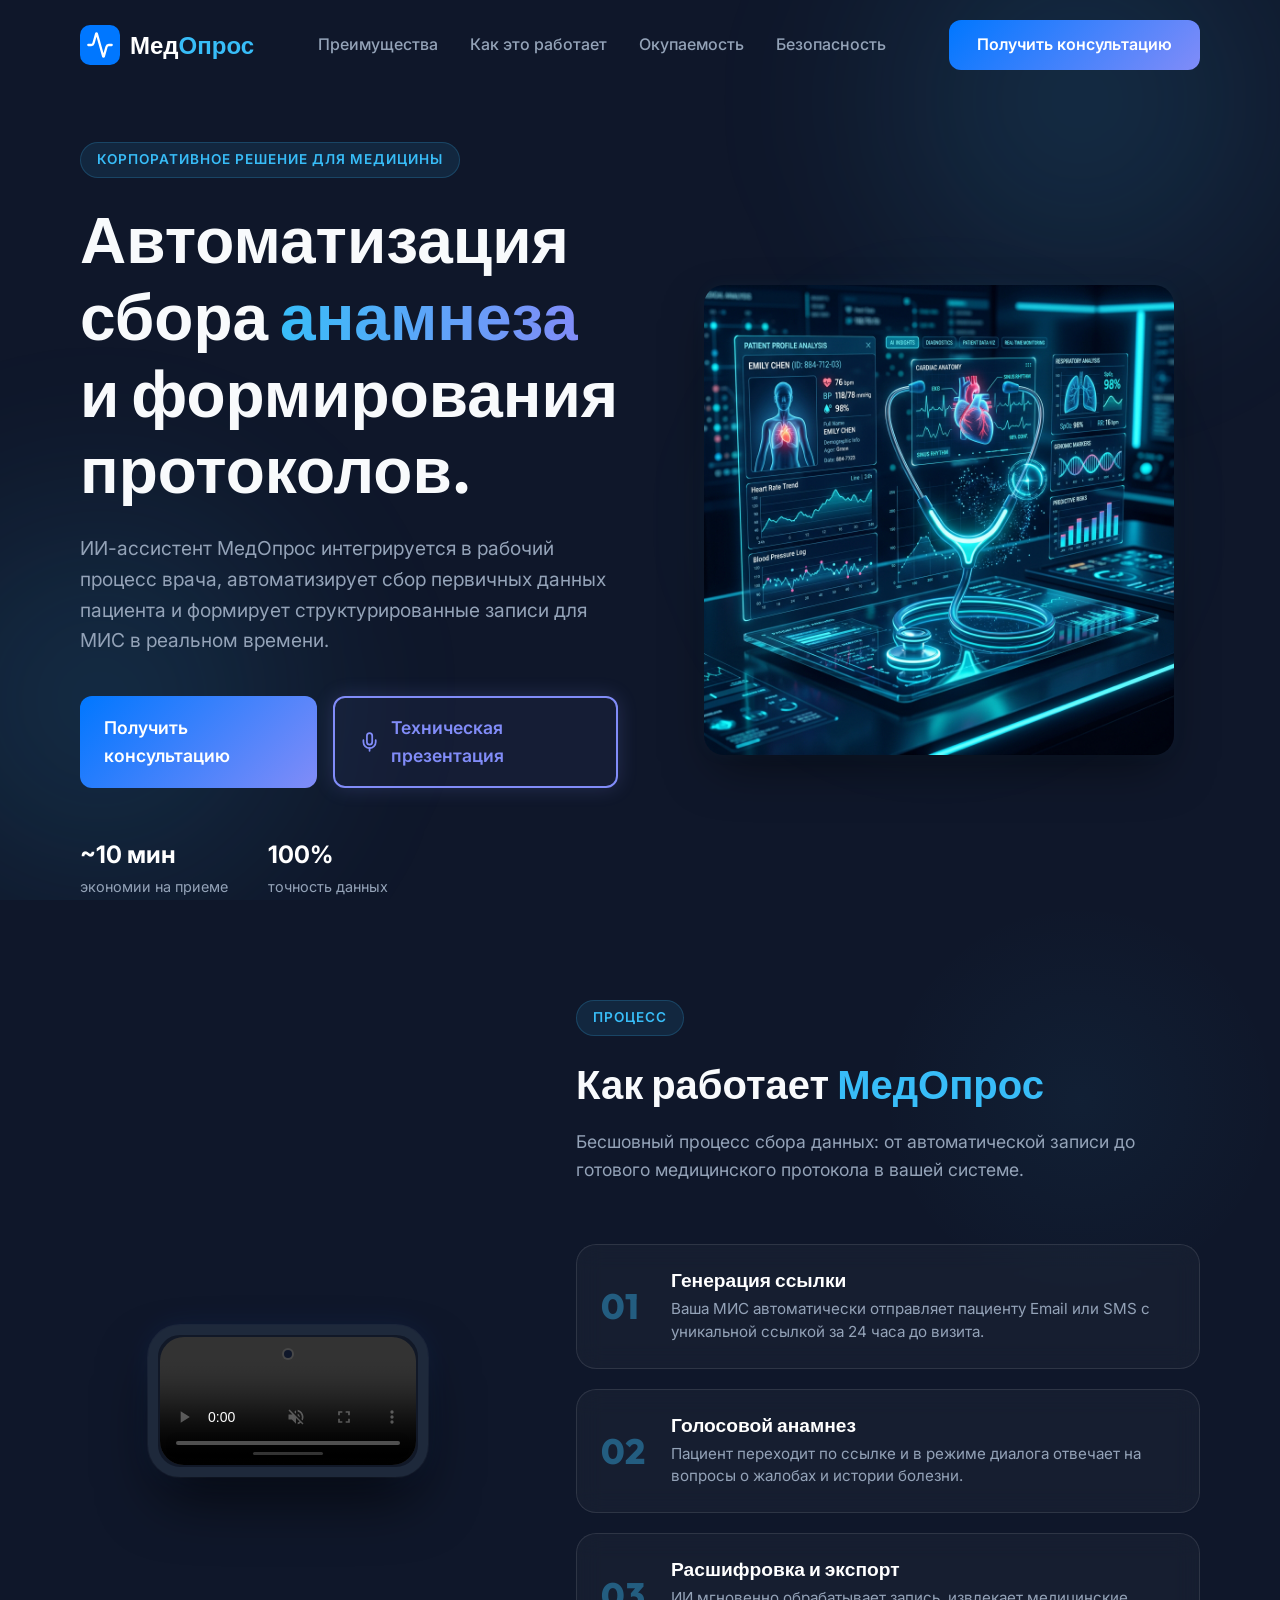
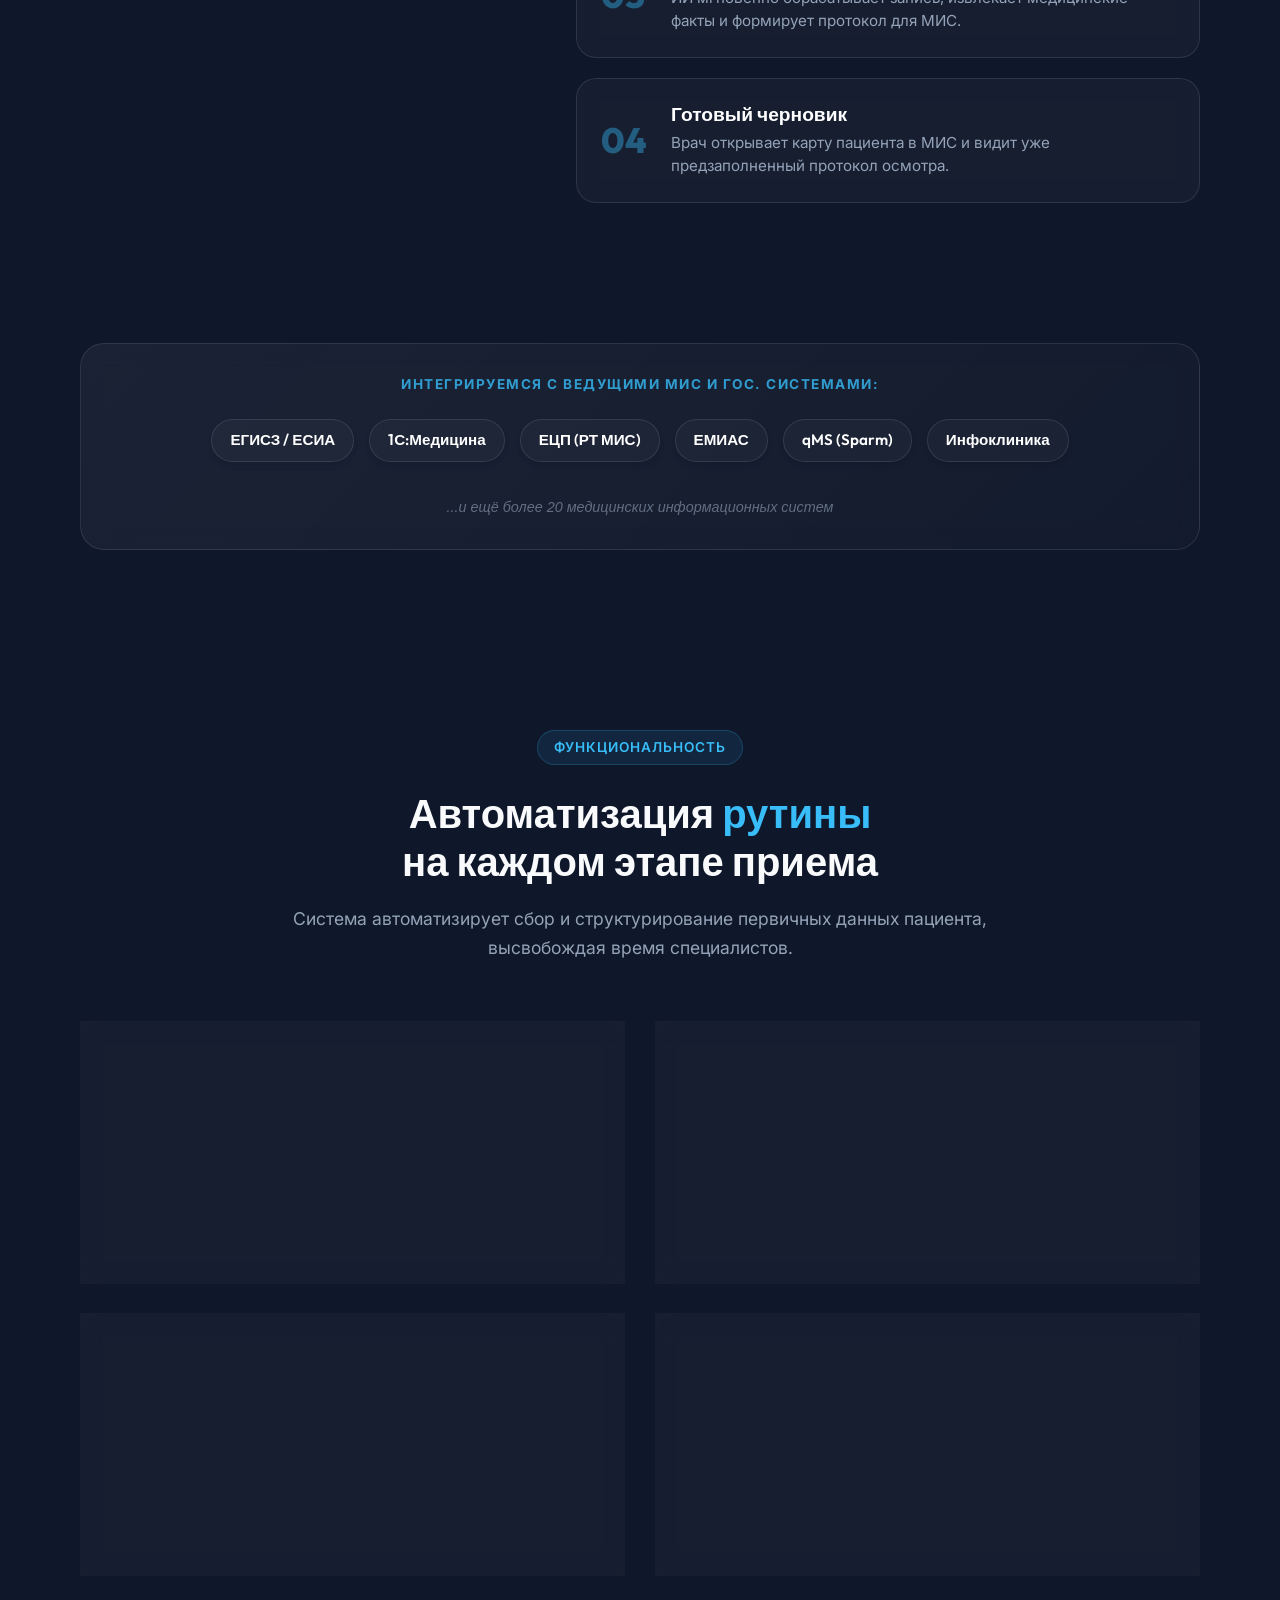
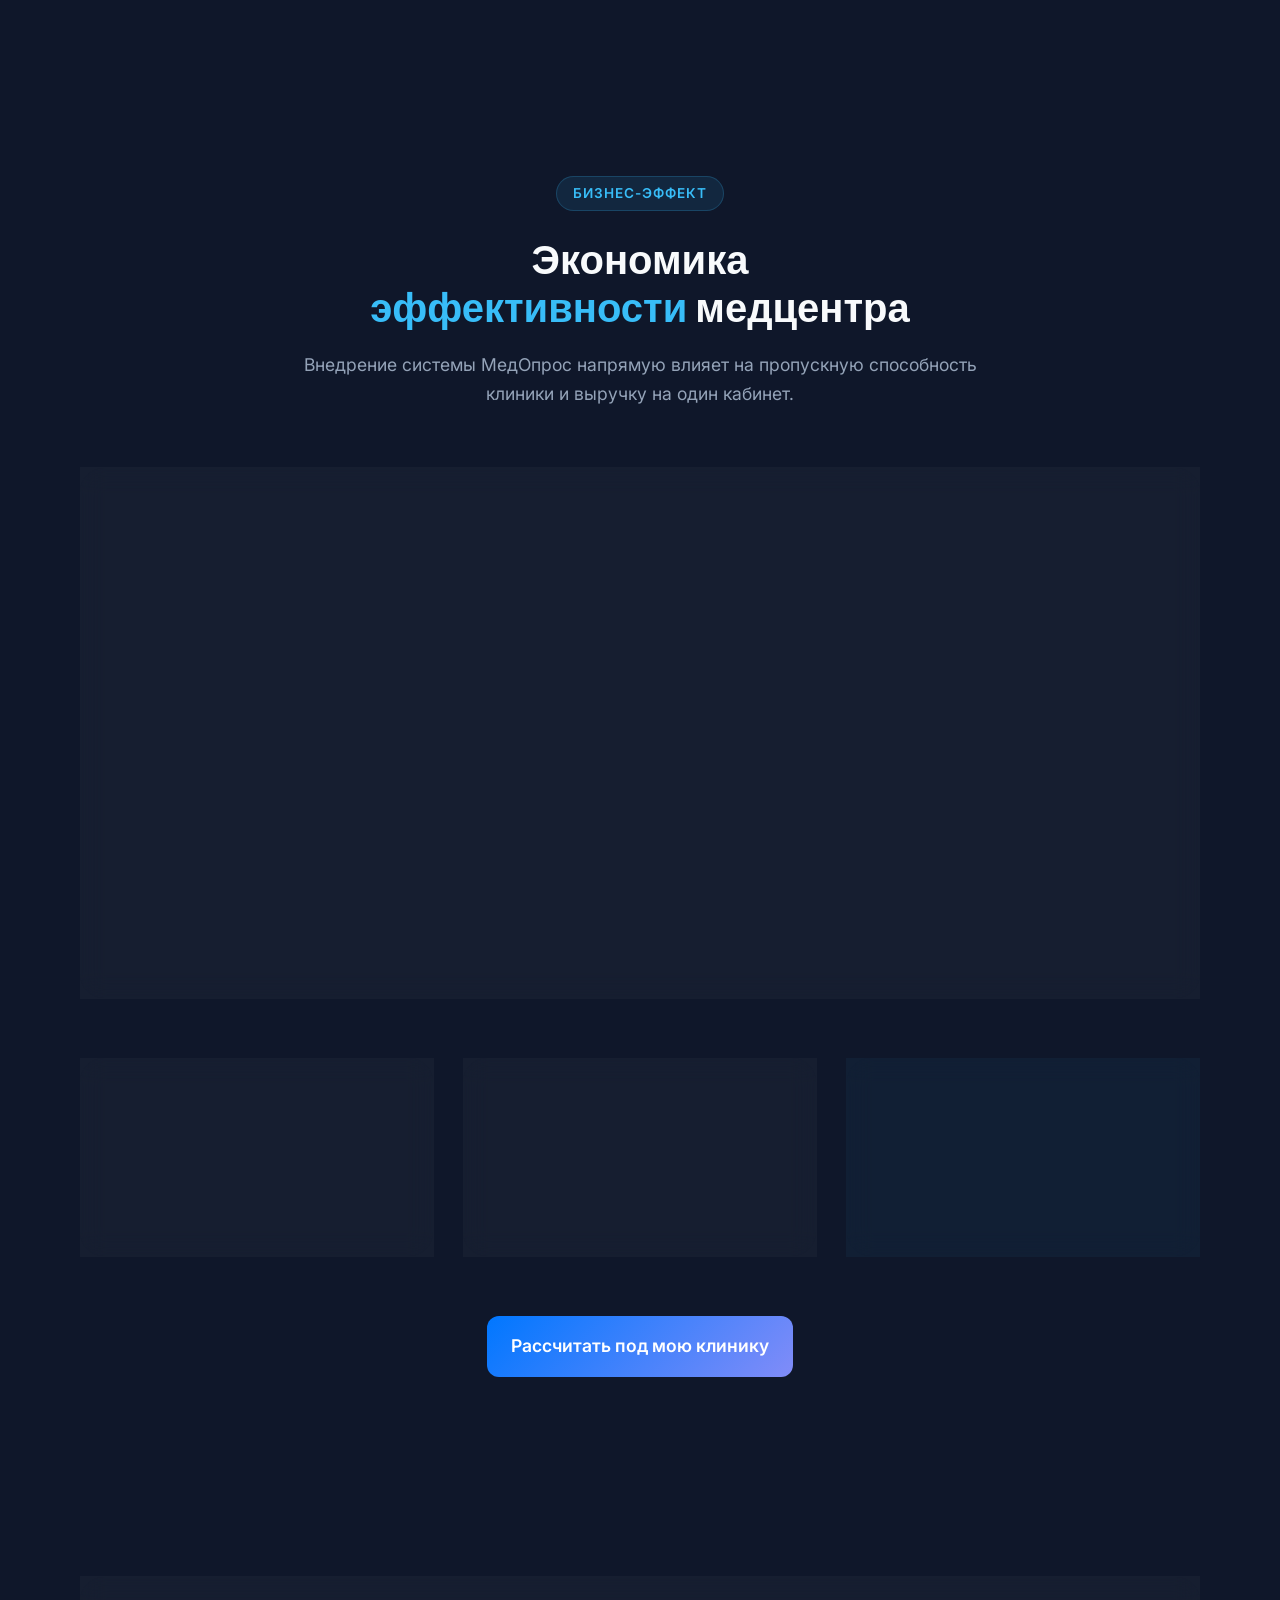
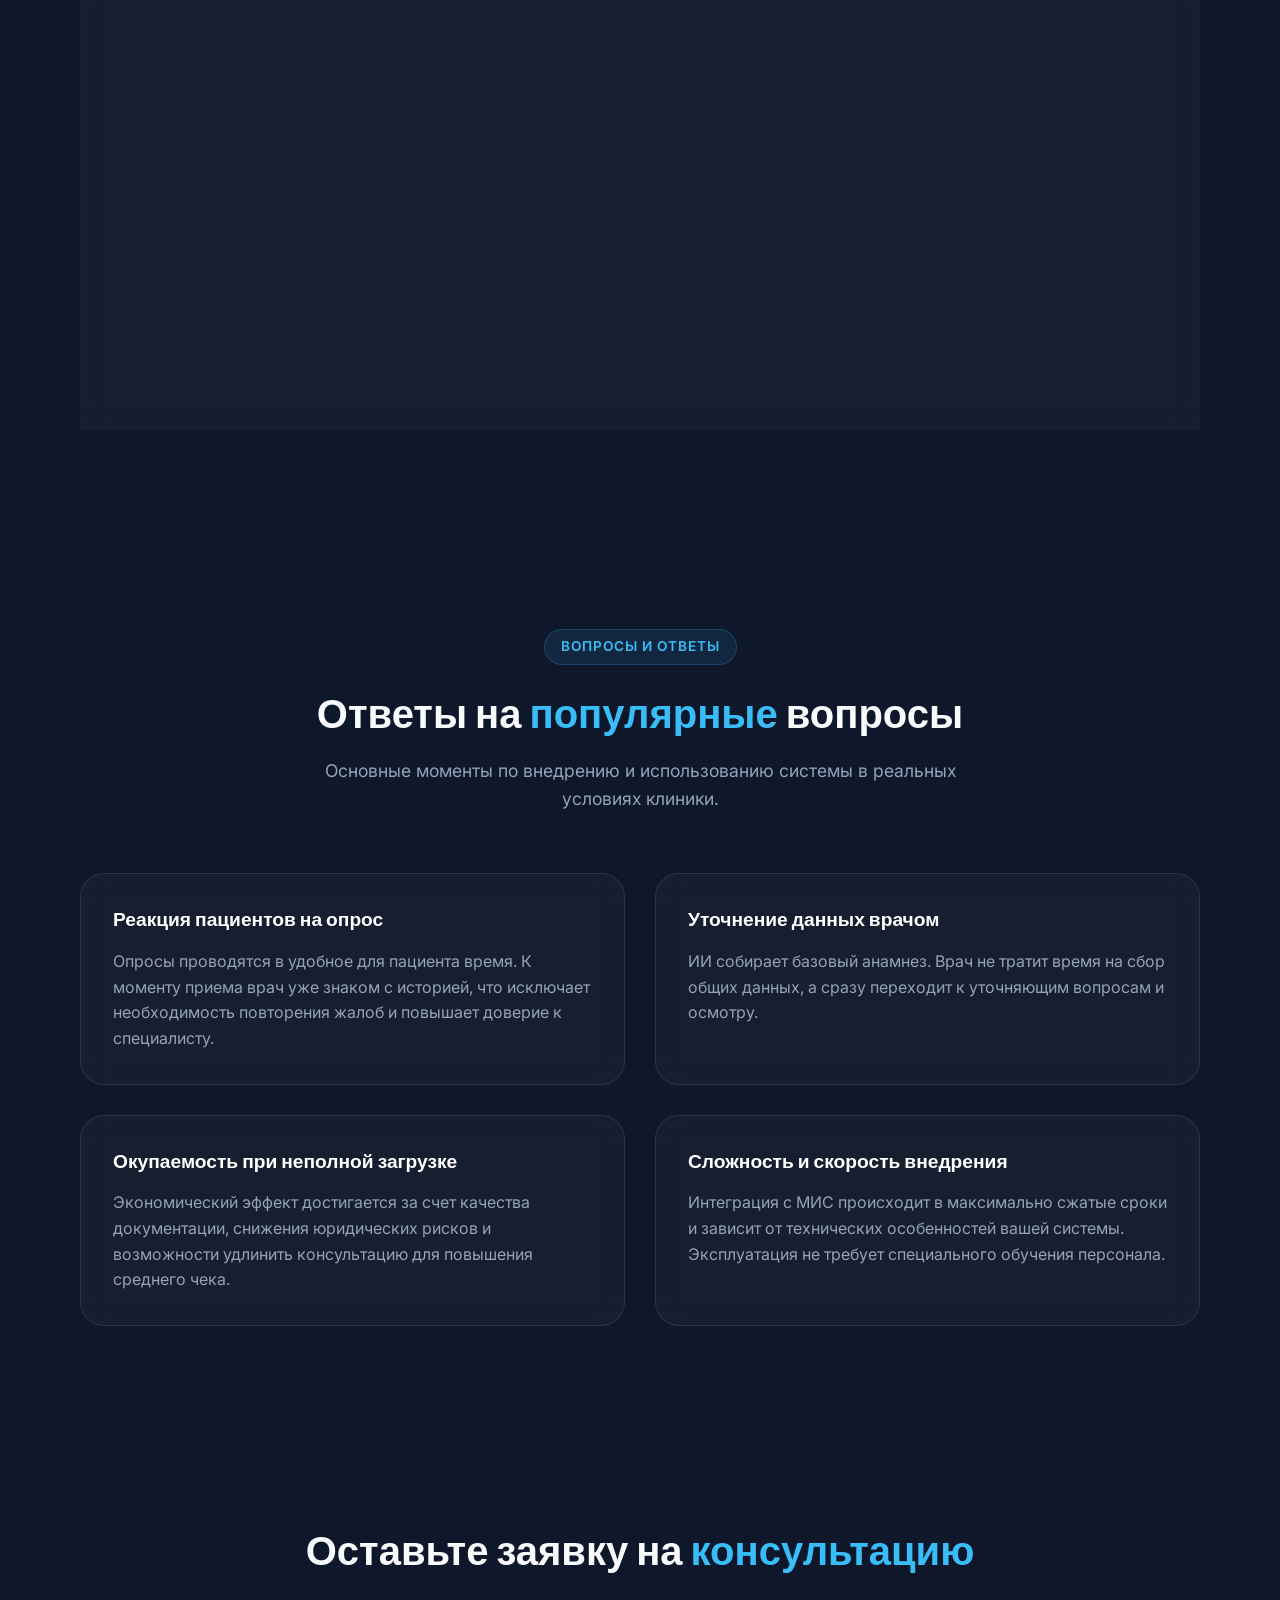
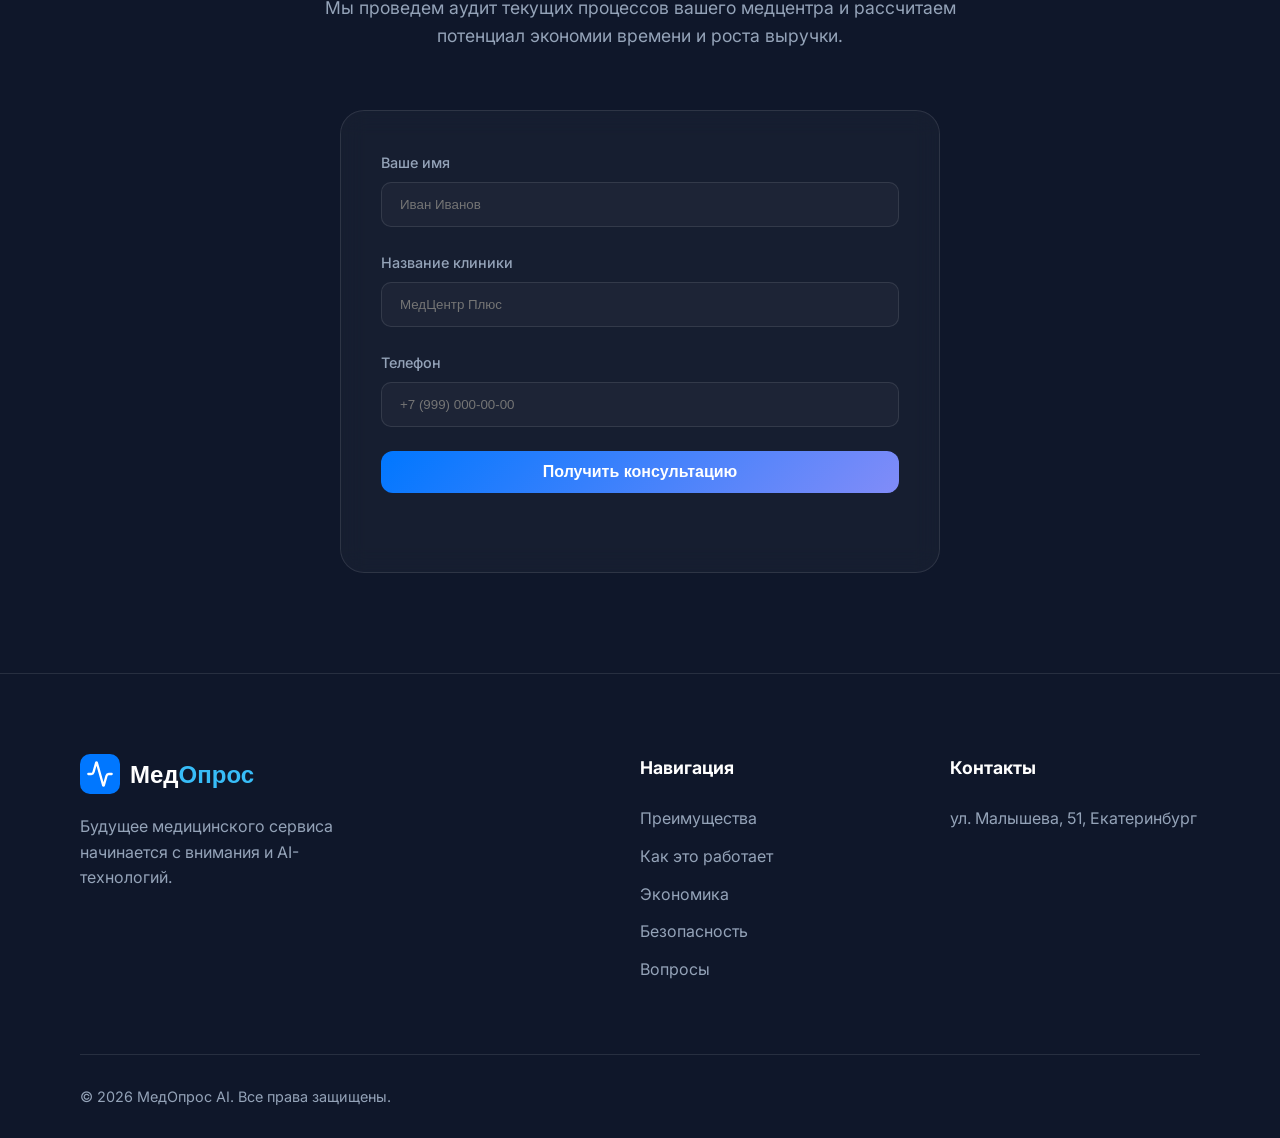
==== commit 01f02e7a: "UI: Update integrations list and refine desktop layout" ====
--- a/index.html
+++ b/index.html
@@ -149,13 +149,16 @@
         <section class="integrations-section">
             <div class="container">
                 <div class="integrations-glass glass">
-                    <span class="integrations-label">Интегрируемся с ведущими МИС:</span>
-                    <div class="mis-logo">1С:Медицина</div>
-                    <div class="mis-logo">Инфоклиника</div>
-                    <div class="mis-logo">Медиалог</div>
-                    <div class="mis-logo">БАРС</div>
-                    <div class="mis-logo">ЕМИАС</div>
-                    <div class="mis-logo others">и&nbsp;многие другие</div>
+                    <span class="integrations-label">Интегрируемся с ведущими МИС и гос. системами:</span>
+                    <div class="integrations-logos">
+                        <div class="mis-logo">ЕГИСЗ / ЕСИА</div>
+                        <div class="mis-logo">1С:Медицина</div>
+                        <div class="mis-logo">ЕЦП (РТ МИС)</div>
+                        <div class="mis-logo">ЕМИАС</div>
+                        <div class="mis-logo">qMS (Sparm)</div>
+                        <div class="mis-logo">Инфоклиника</div>
+                    </div>
+                    <p class="integrations-others">...и ещё более 20 медицинских информационных систем</p>
                 </div>
             </div>
         </section>
--- a/assets/css/style.css
+++ b/assets/css/style.css
@@ -1484,23 +1484,31 @@
 }
 
 .integrations-glass {
-    padding: 25px 40px;
-    display: flex;
+    padding: 30px 40px;
+    display: flex;
+    flex-direction: column;
     align-items: center;
     justify-content: center;
-    gap: 20px;
-    flex-wrap: wrap;
+    gap: 24px;
     border-radius: 24px !important;
     background: linear-gradient(135deg, rgba(255, 255, 255, 0.05) 0%, rgba(255, 255, 255, 0.02) 100%);
 }
 
+.integrations-logos {
+    display: flex;
+    flex-wrap: wrap;
+    align-items: center;
+    justify-content: center;
+    gap: 15px;
+}
+
 .integrations-label {
-    font-size: 0.9rem;
+    font-size: 0.85rem;
     font-weight: 700;
-    color: var(--text-muted);
+    color: var(--accent);
     text-transform: uppercase;
-    letter-spacing: 1px;
-    margin-right: 10px;
+    letter-spacing: 1.5px;
+    opacity: 0.8;
 }
 
 .mis-logo {
@@ -1525,10 +1533,13 @@
     color: var(--accent);
 }
 
-.mis-logo.others {
-    opacity: 0.5;
-    background: transparent;
-    border-style: dashed;
+.integrations-others {
+    font-size: 0.9rem;
+    color: var(--text-muted);
+    opacity: 0.6;
+    font-style: italic;
+    margin-top: 10px;
+    text-align: center;
 }
 
 @media (max-width: 1200px) {
